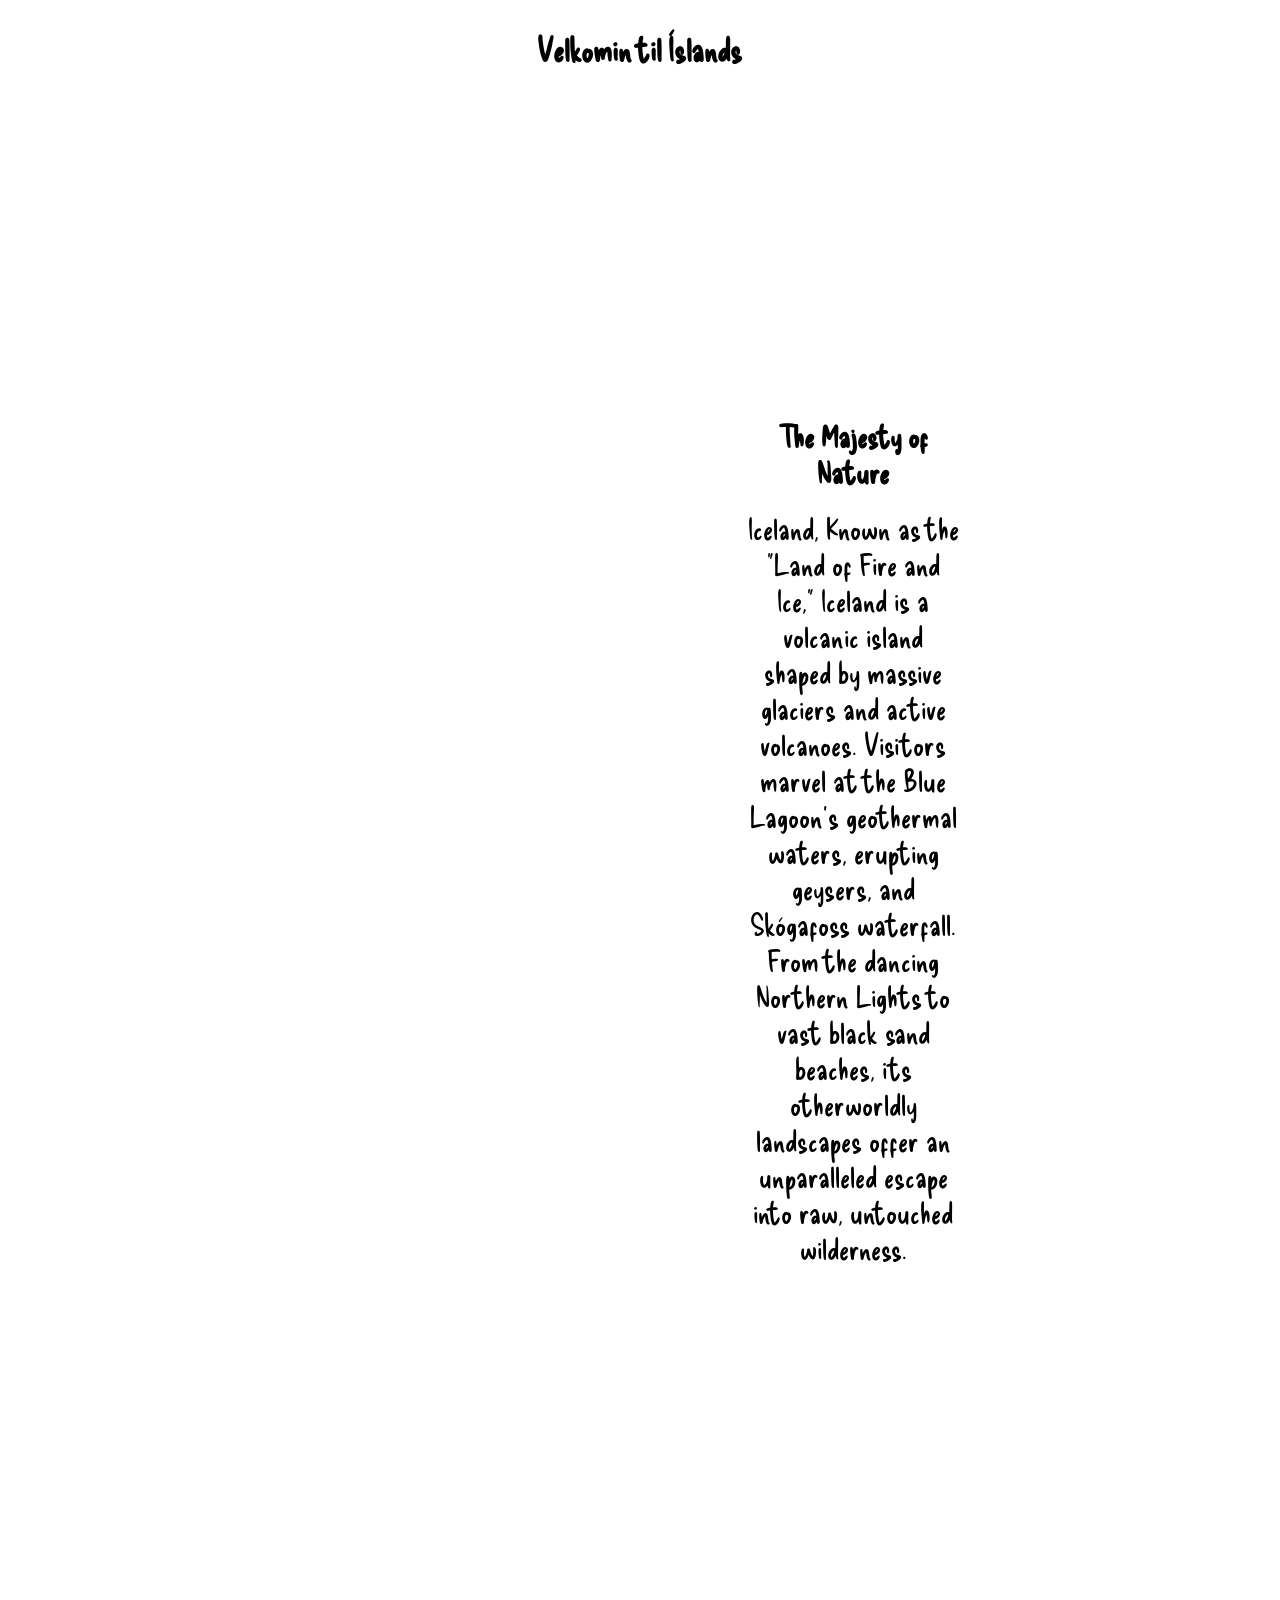
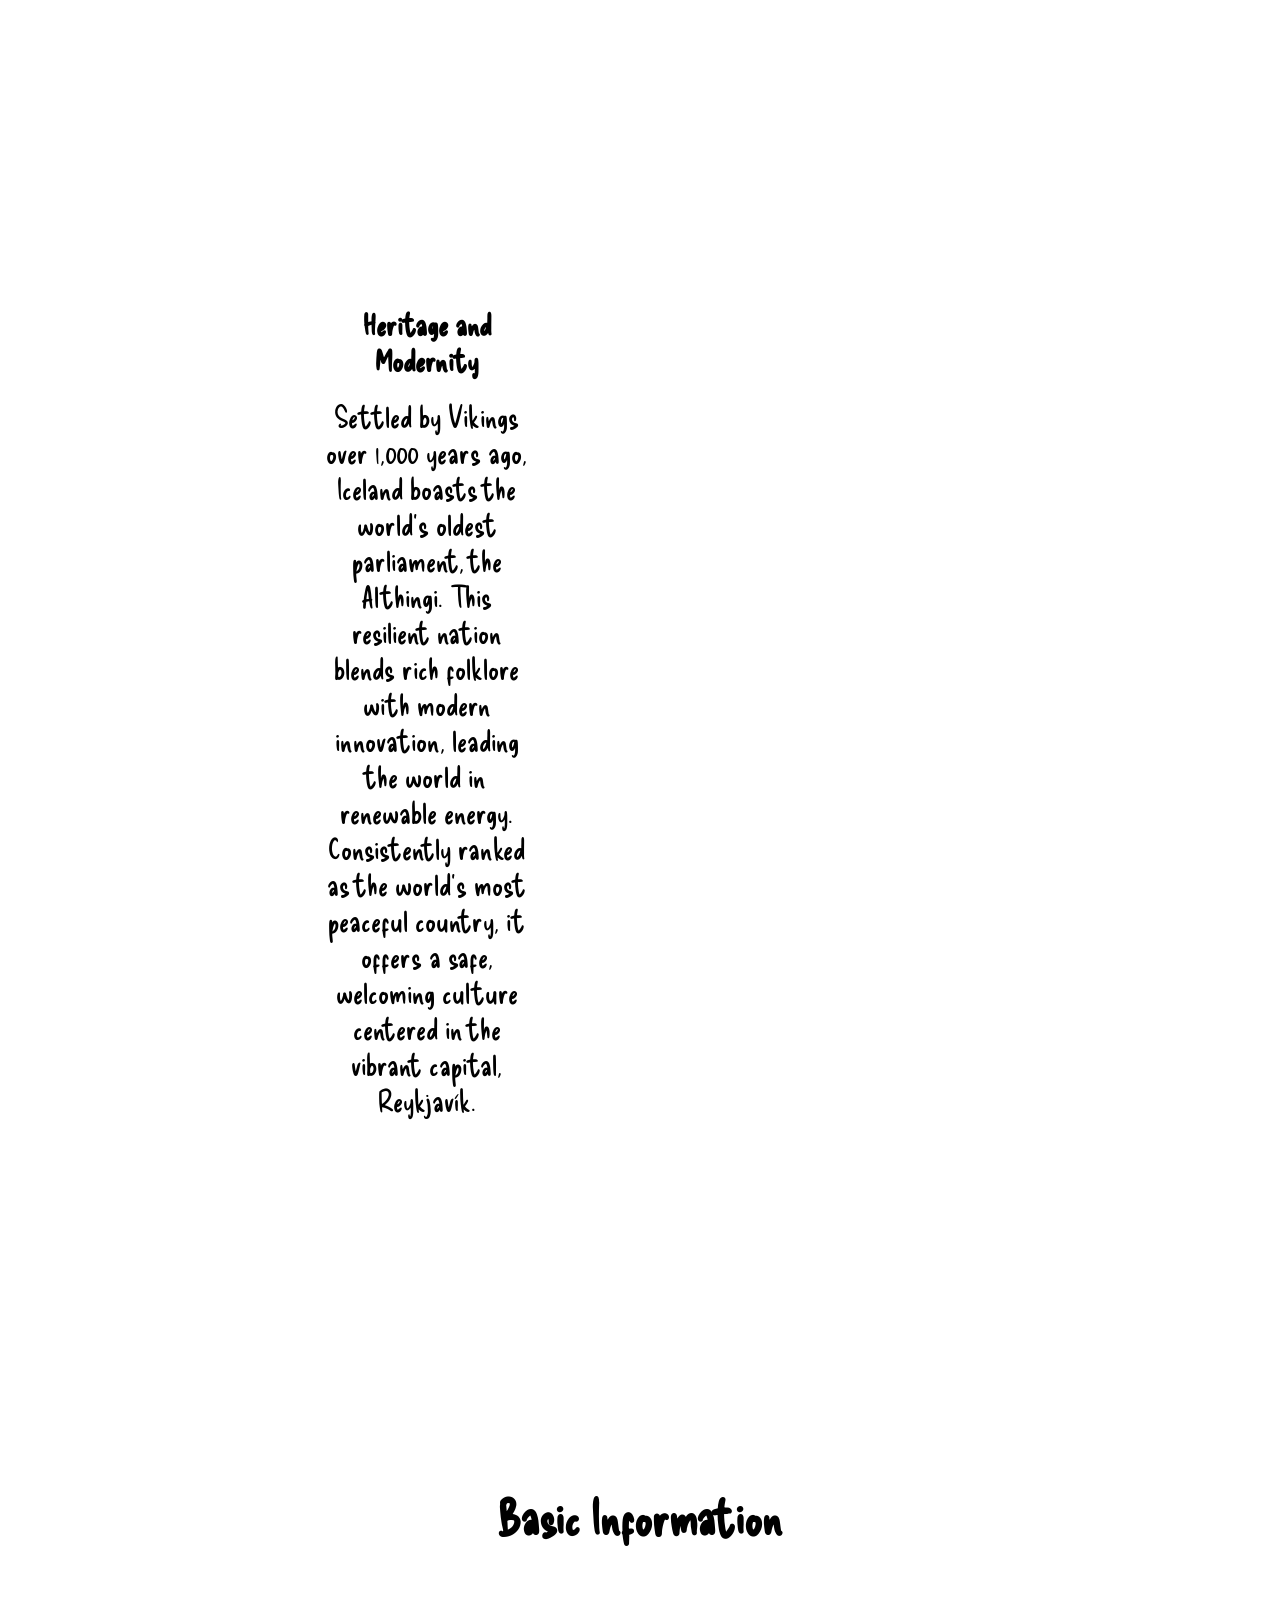
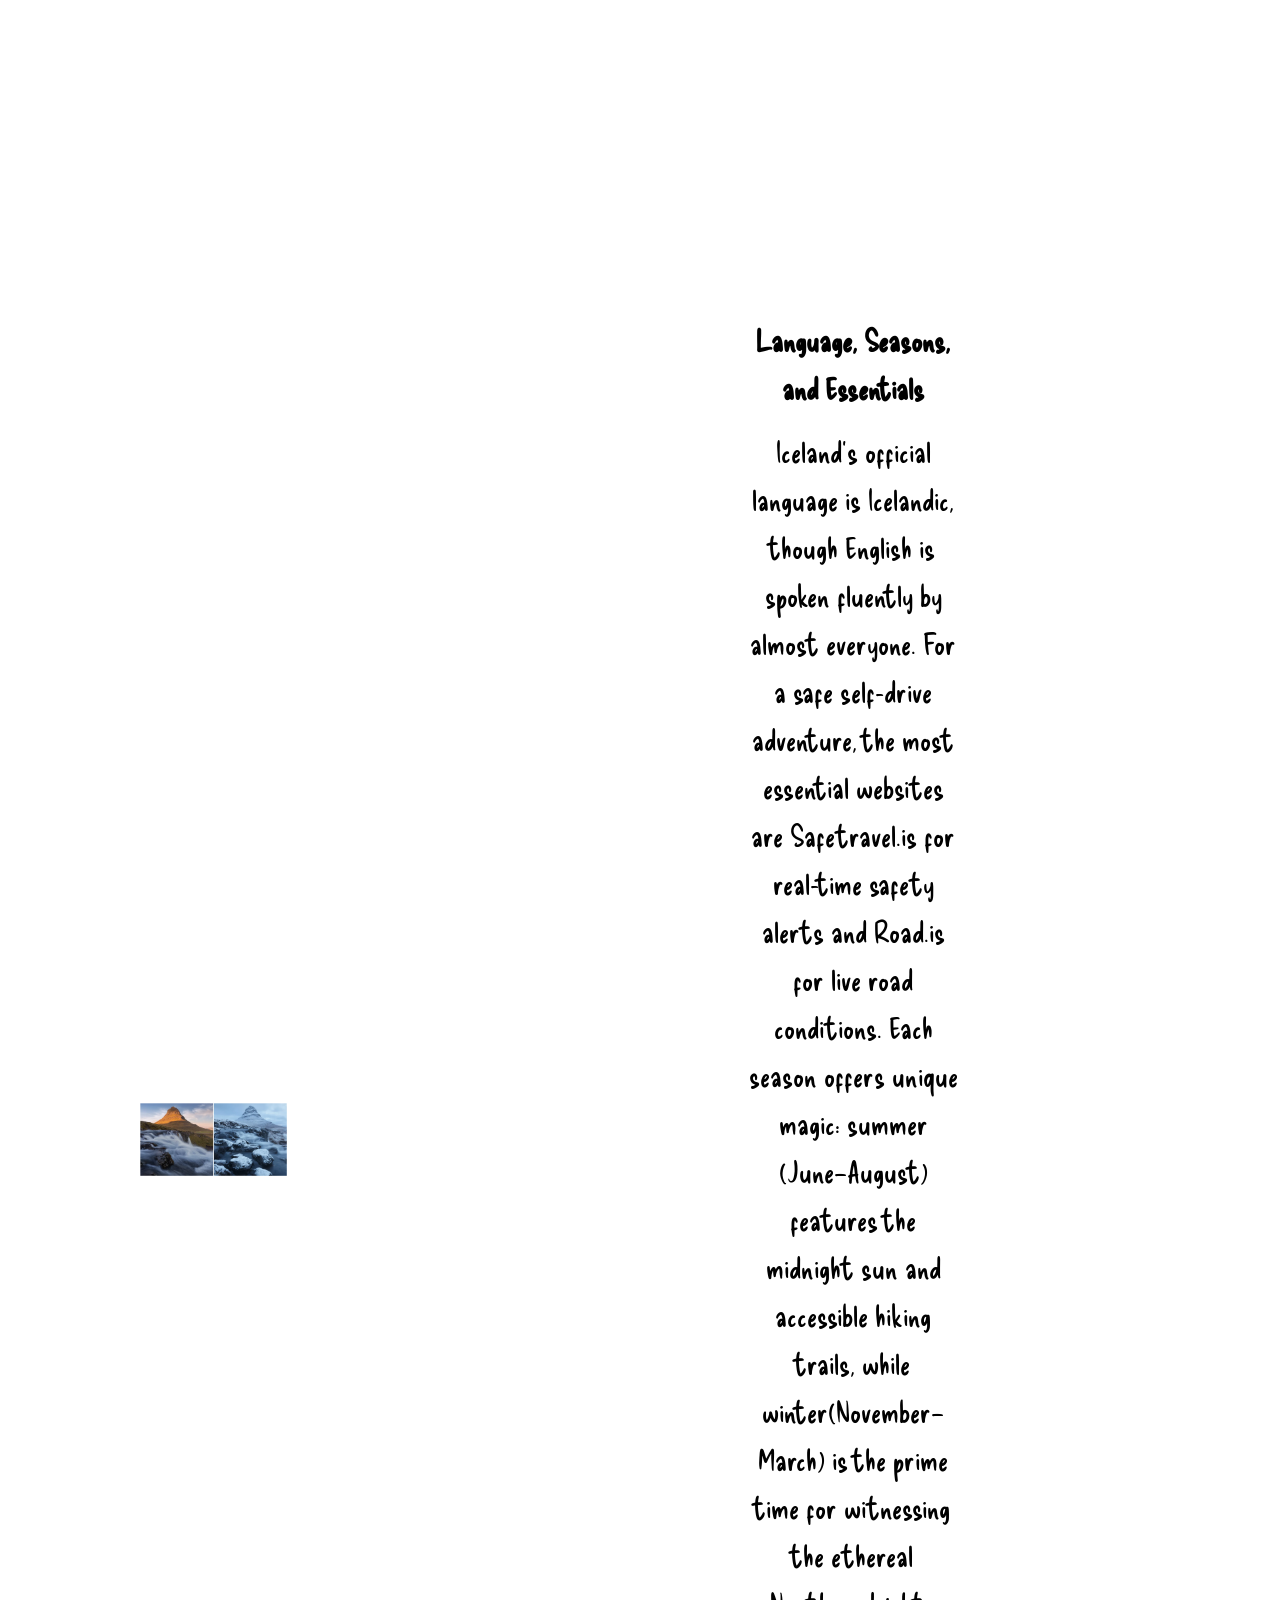
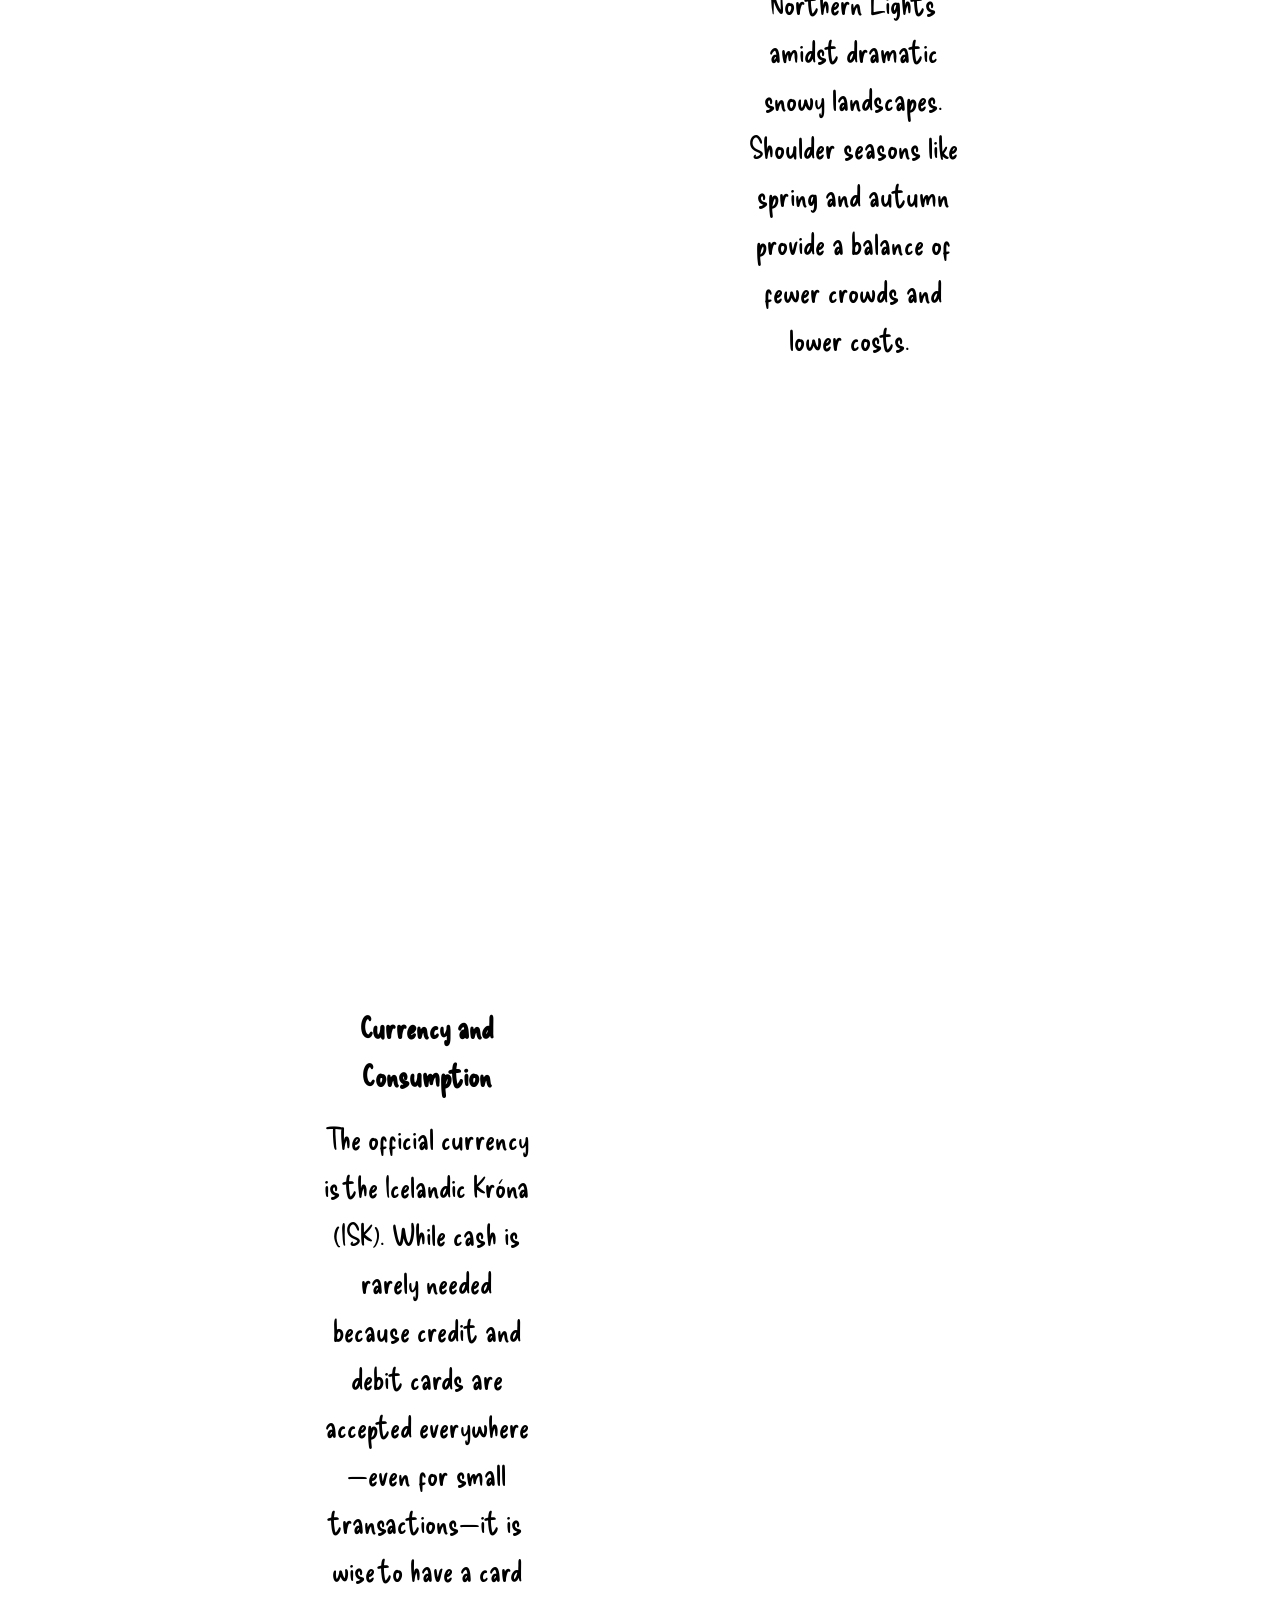
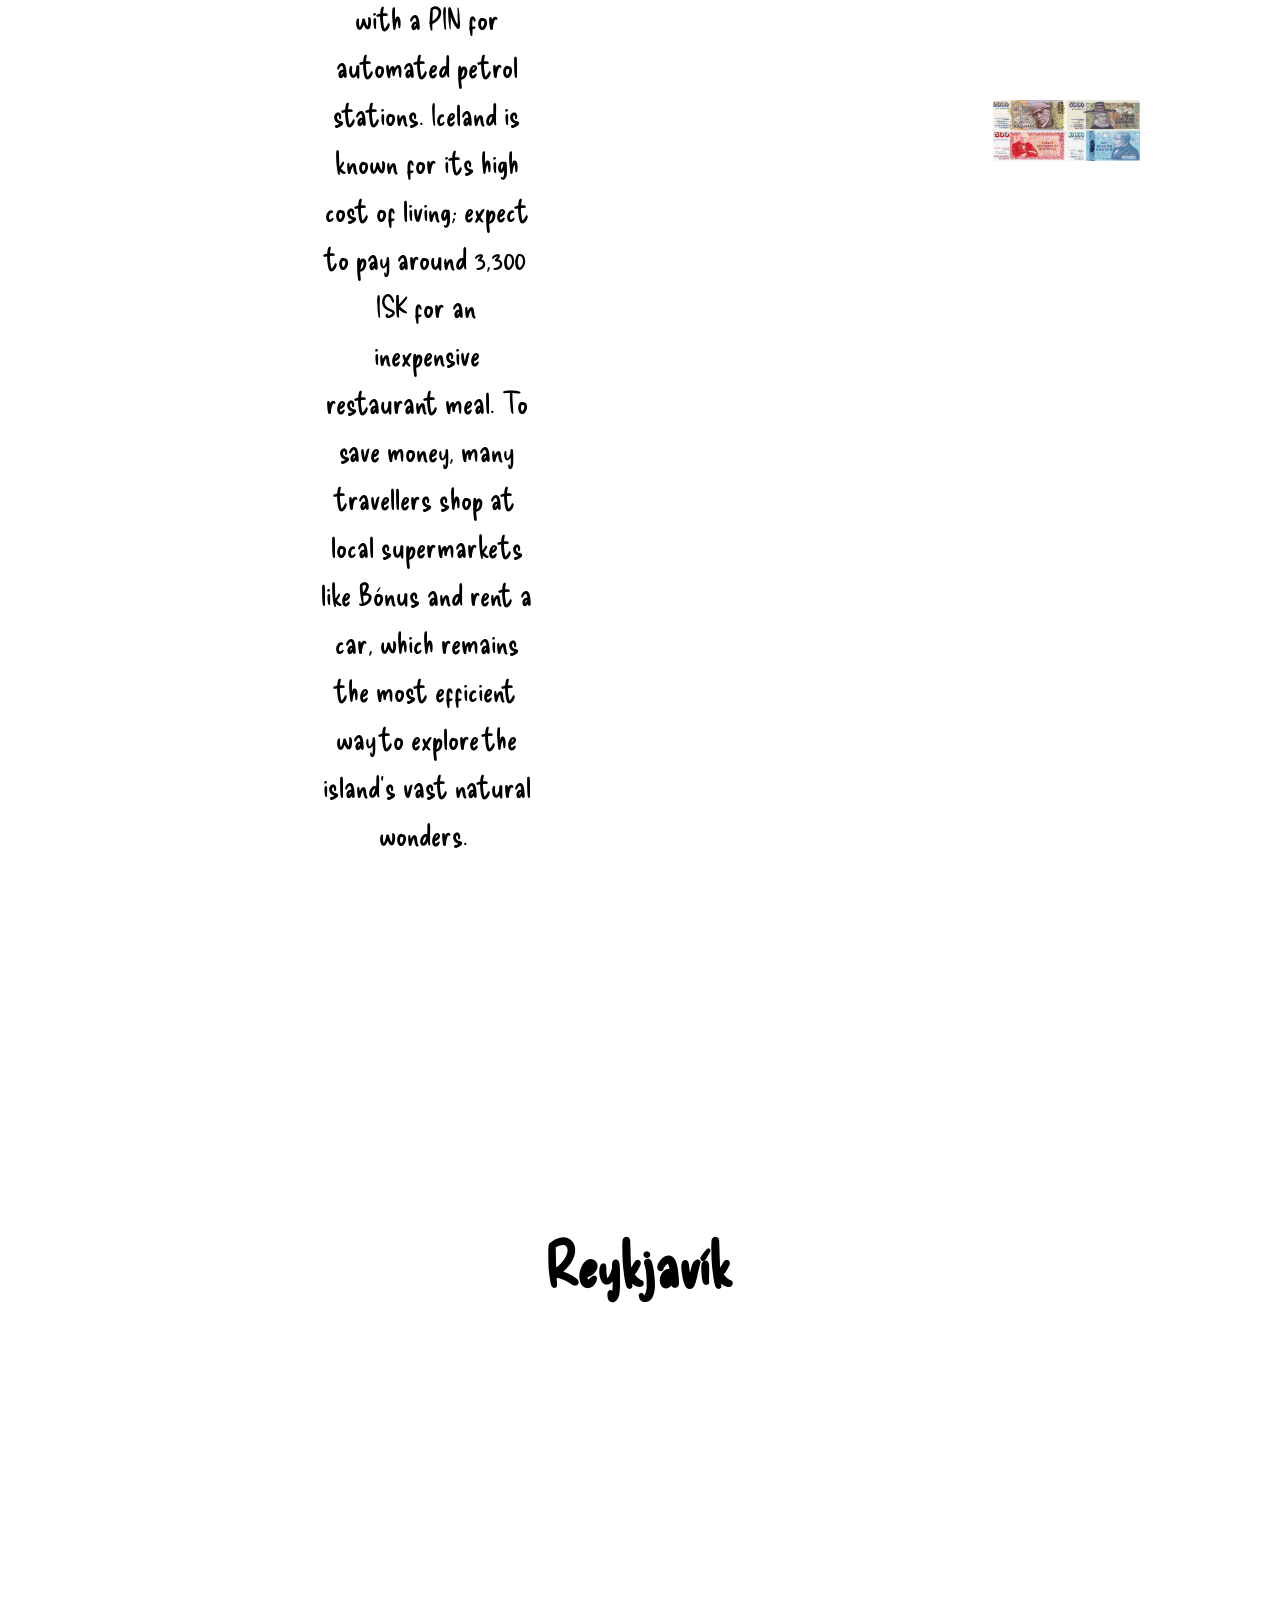
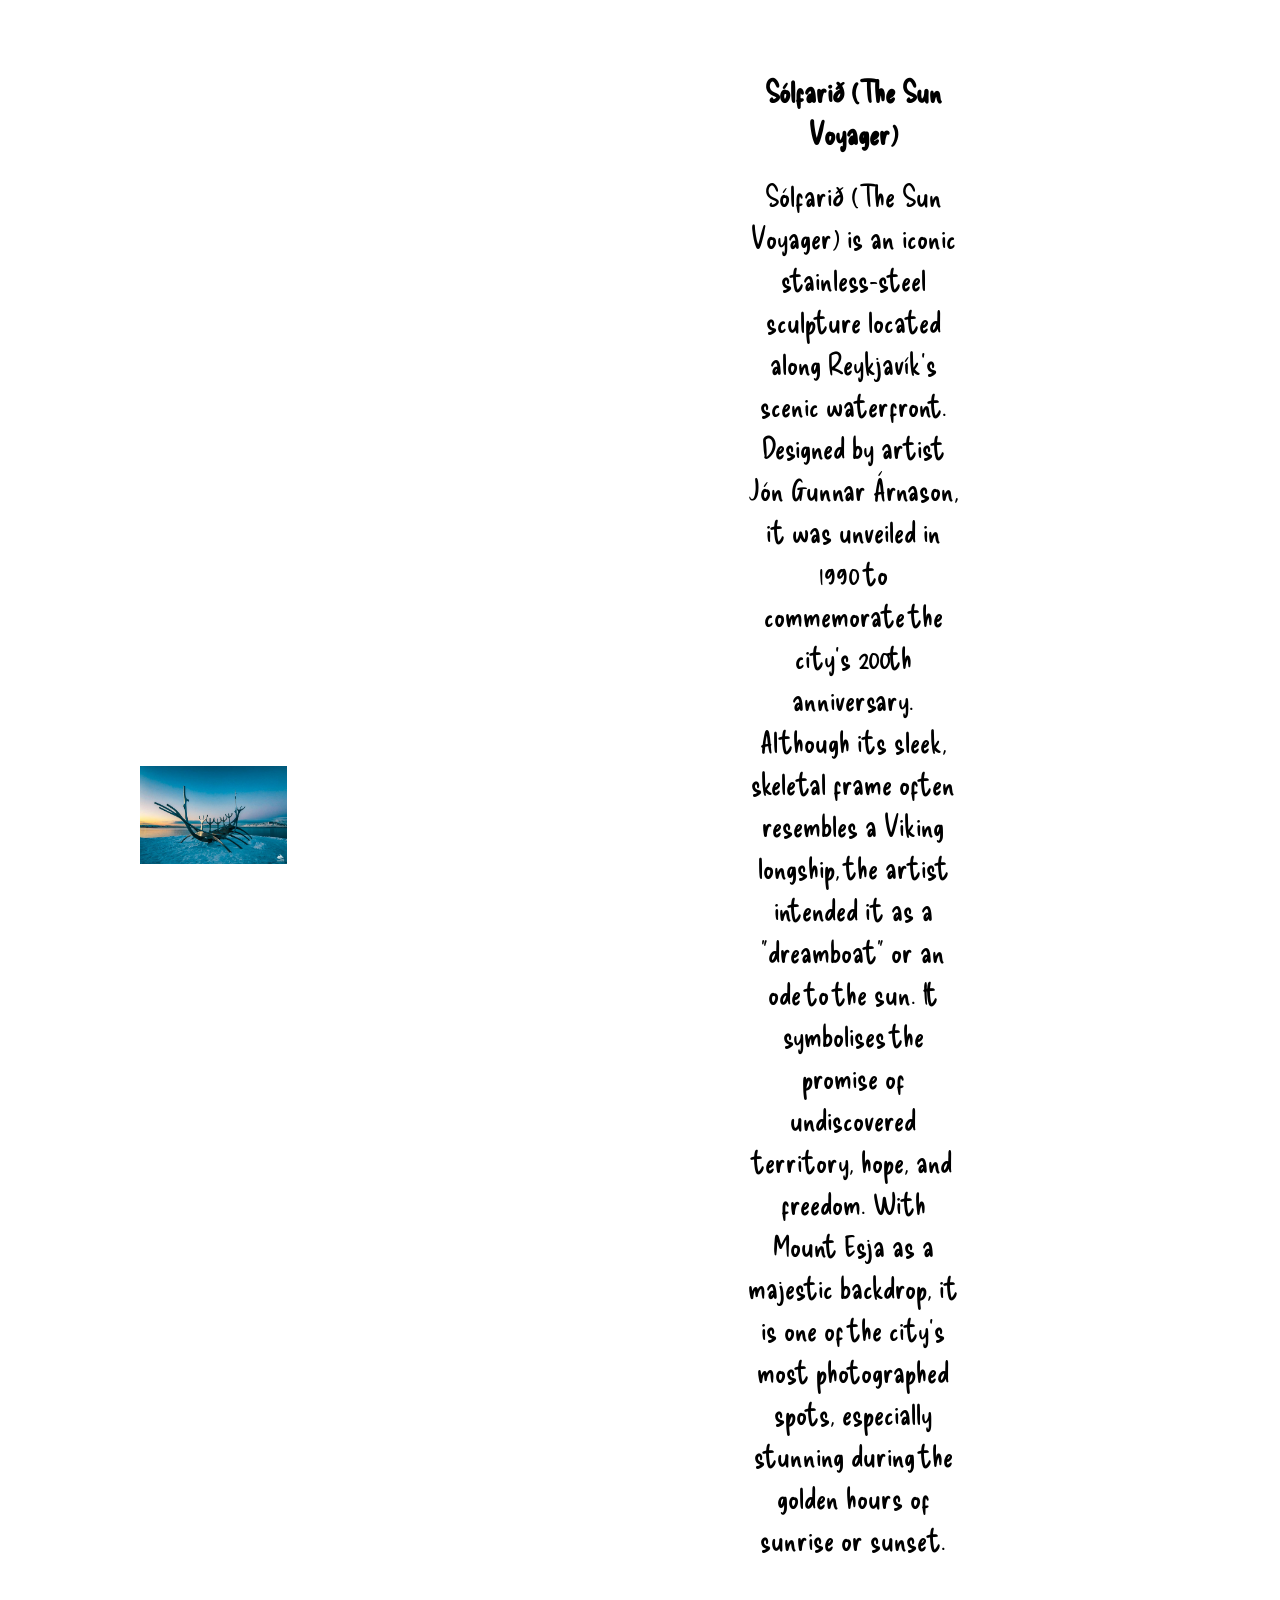
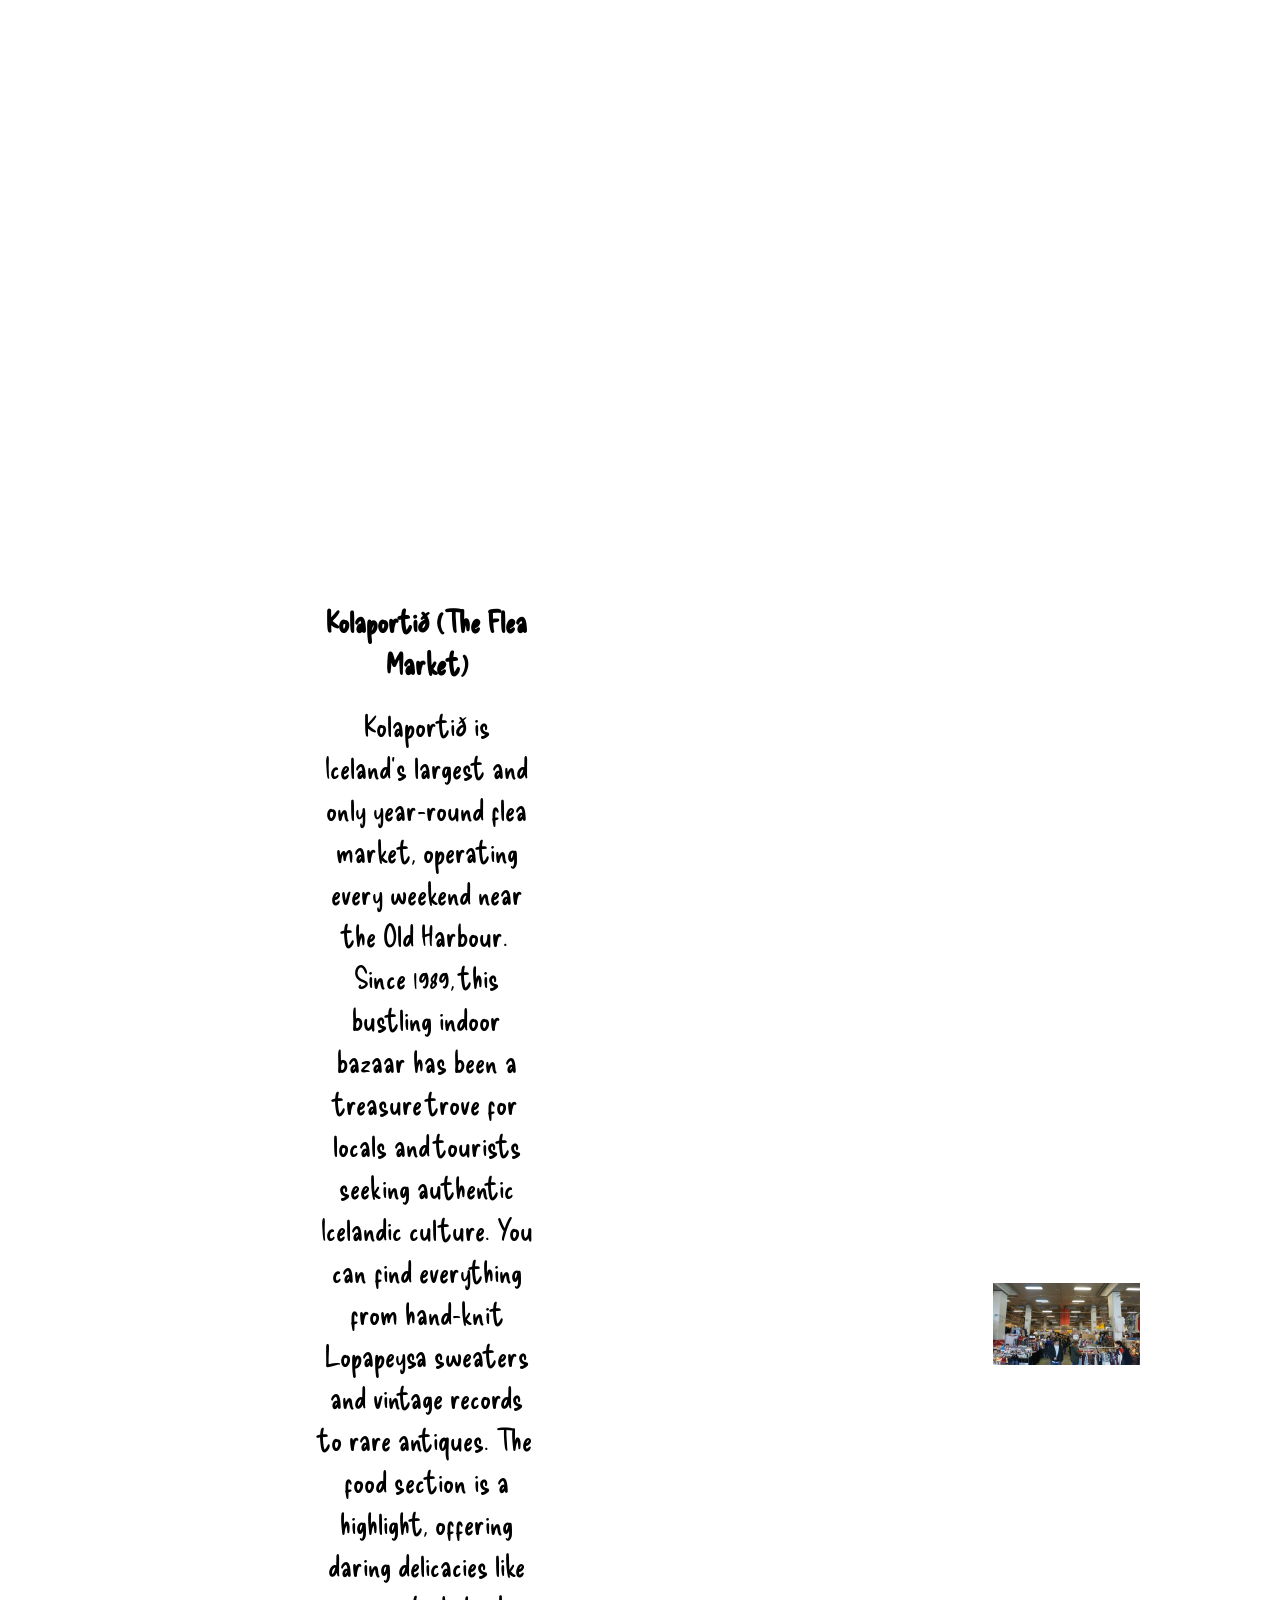
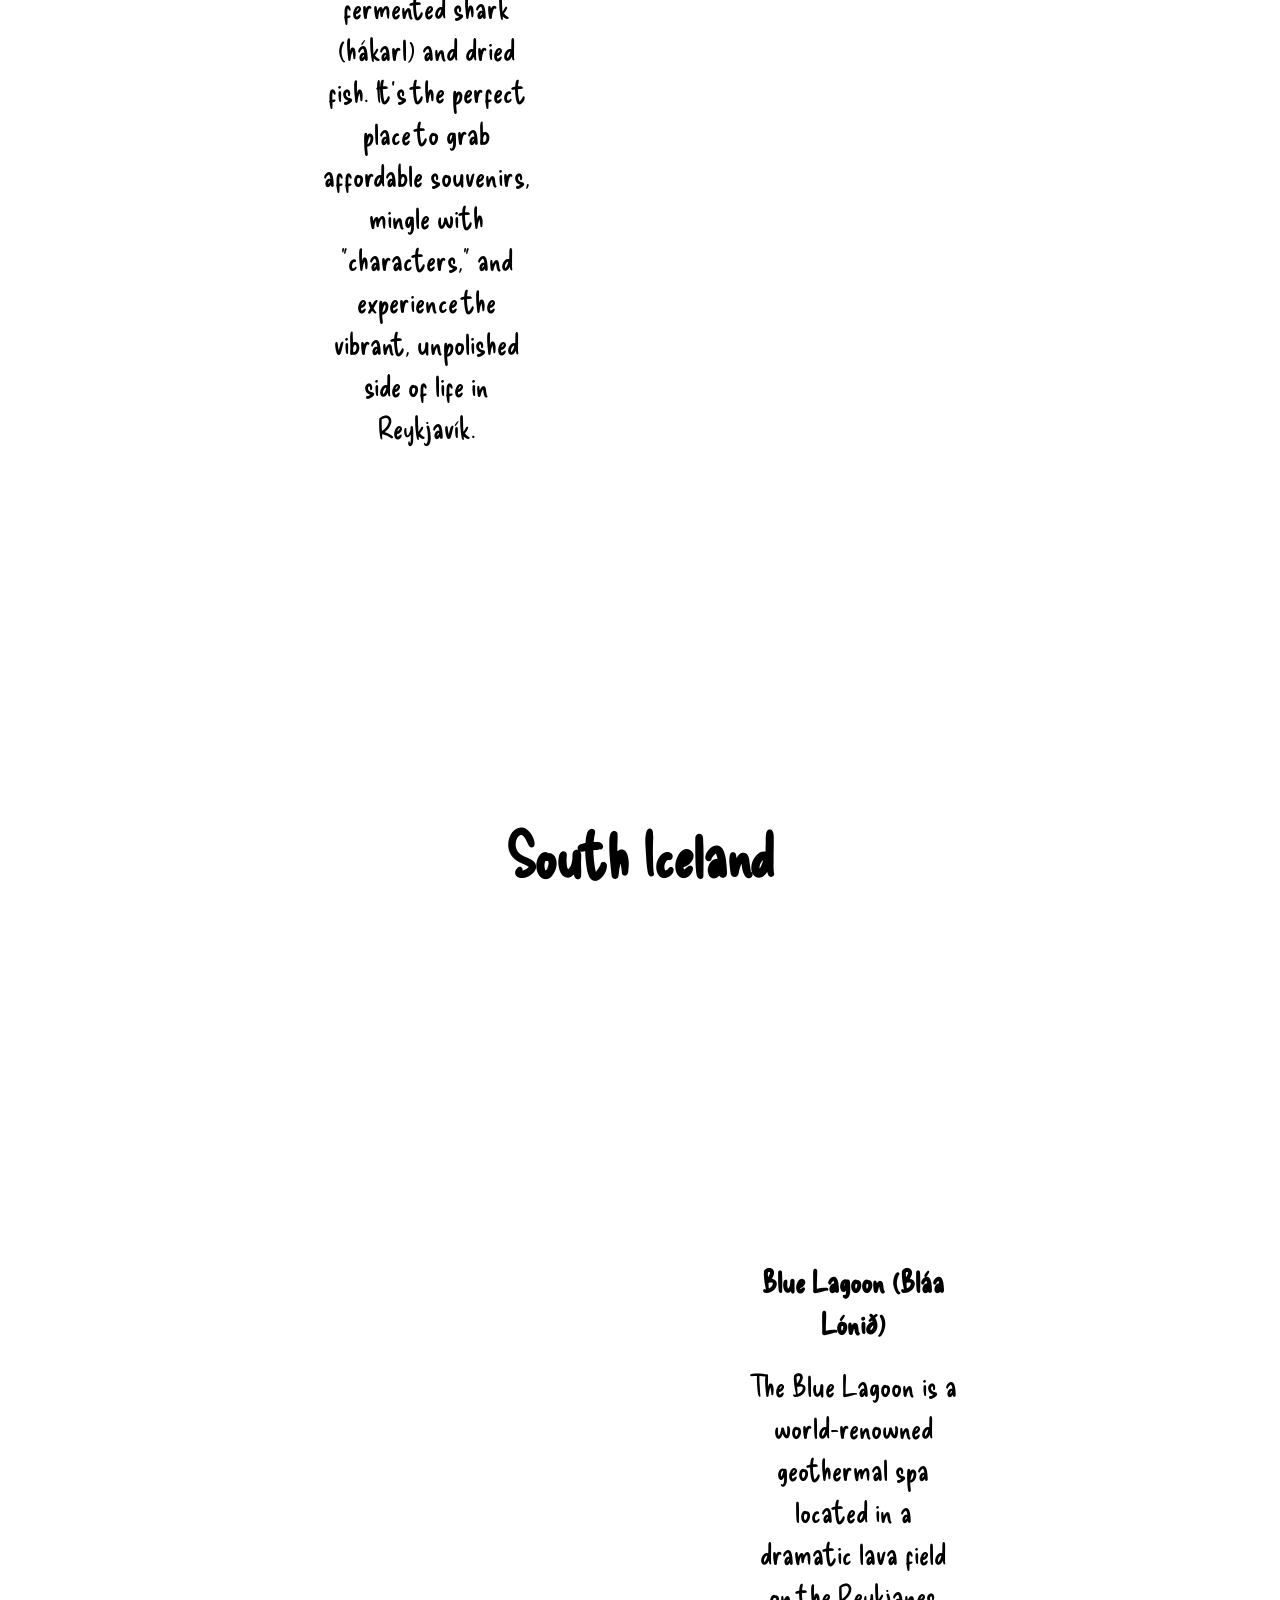
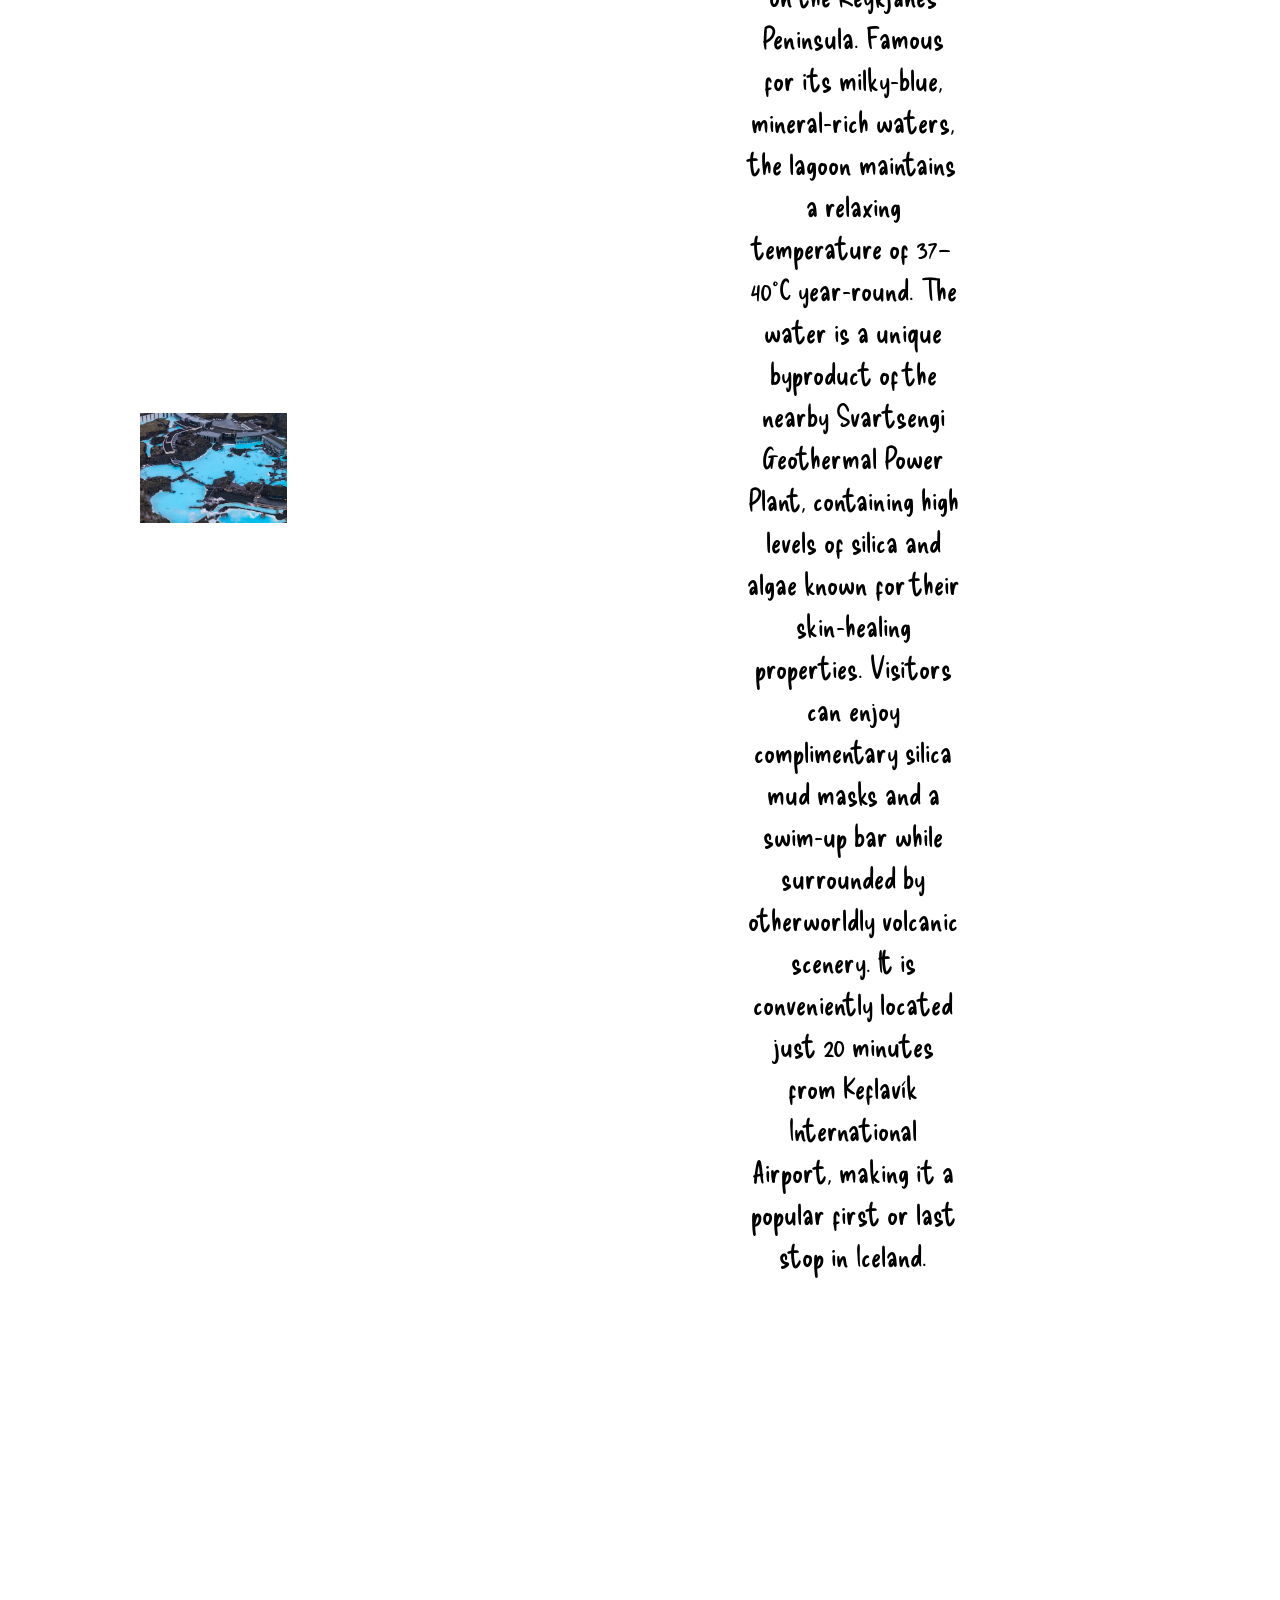
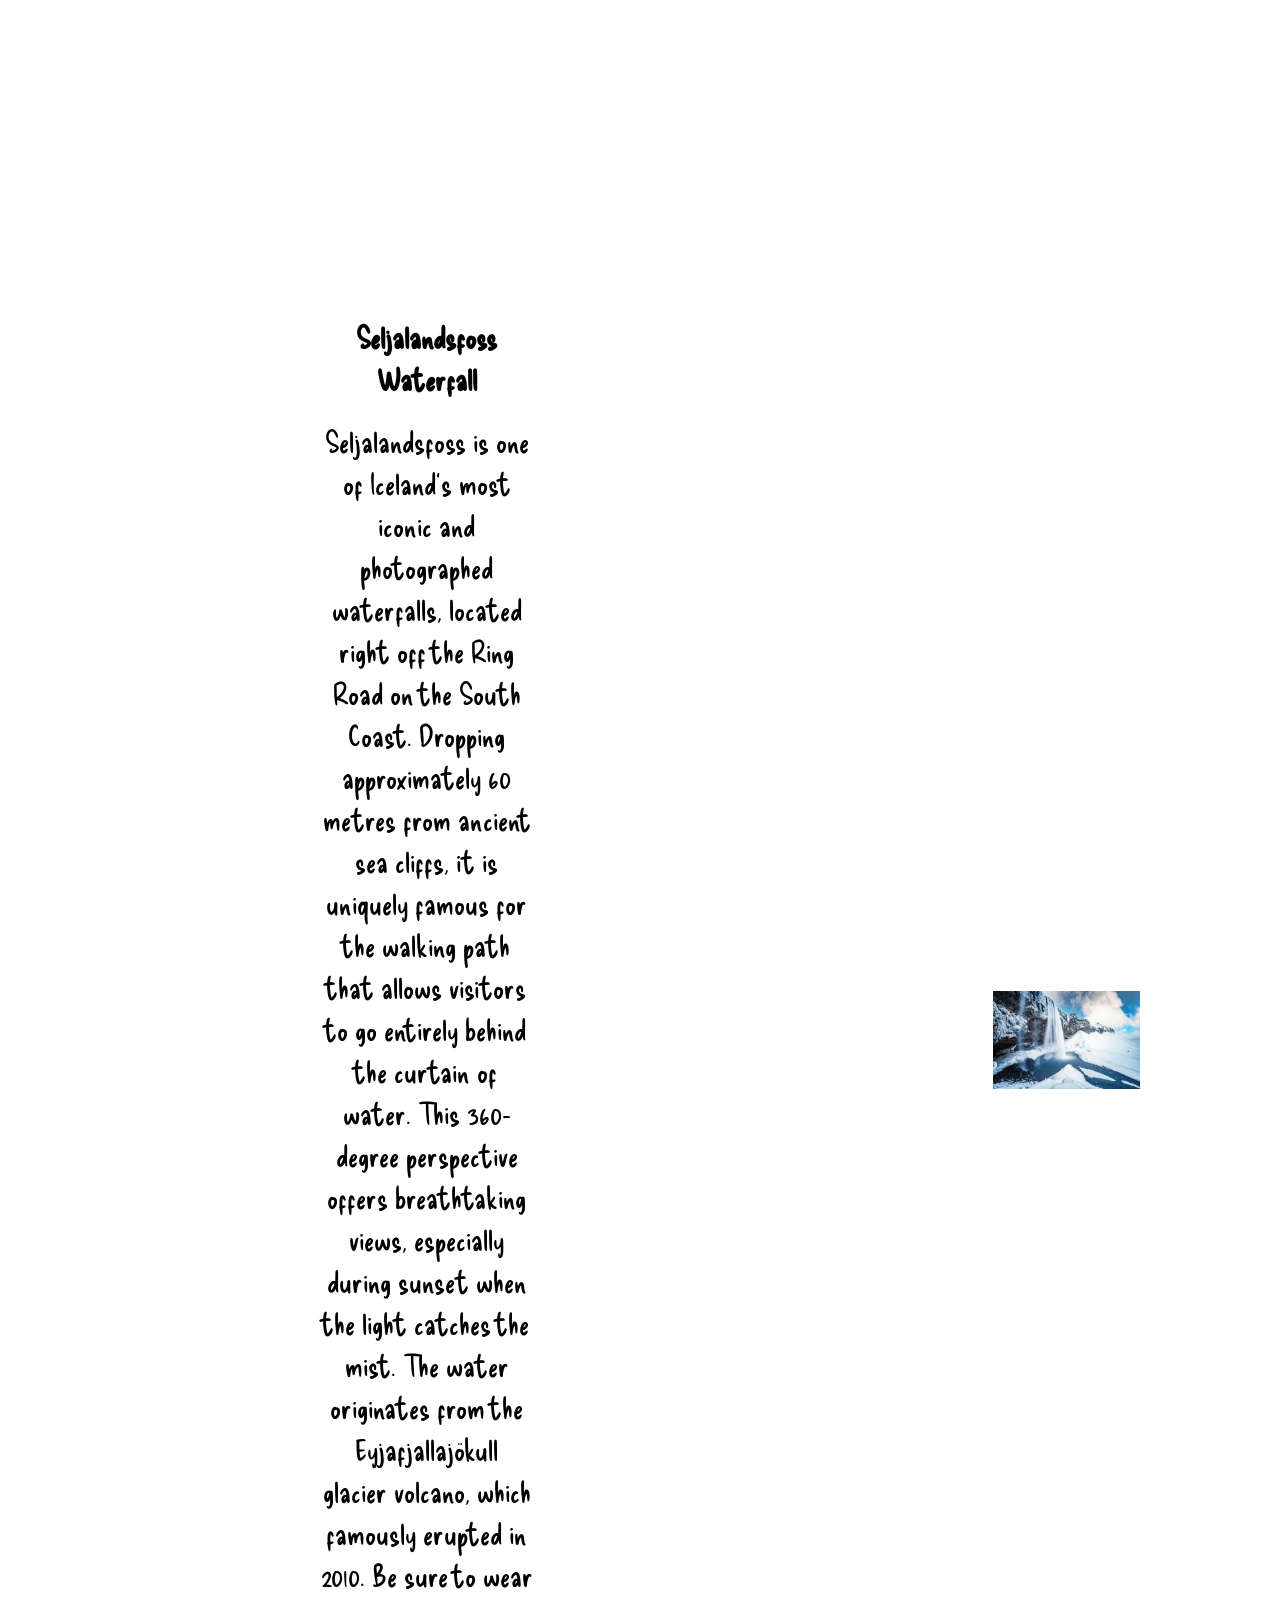
==== iceland.html @ 1fc7a8fe "deploy" ====
<!doctype html>
<html lang="en">
  <head>
    <meta charset="UTF-8" />
    <meta name="viewport" content="width=device-width, initial-scale=1.0" />
    <title>iceland</title>
    <link rel="preconnect" href="https://fonts.googleapis.com" />
    <link rel="preconnect" href="https://fonts.gstatic.com" crossorigin />
    <link
      href="https://fonts.googleapis.com/css2?family=Delicious+Handrawn&family=Pacifico&display=swap"
      rel="stylesheet"
    />
    <link rel="stylesheet" href="./css/iceland.css" />
  </head>
  <body>
    <video class="background-video" autoplay muted loop playsinline>
      <source
        src="./css/vecteezy_falling-snow-overlay-loop.mp4"
        type="video/mp4"
      />
      Your browser does not support HTML5 video.
    </video>
    <main class="container">
      <div class="information">
        <div><h1 class="h1">Velkomin til Íslands</h1></div>
        <div class="inforimg">
          <img src="./css/iceland/iceland1-1.avif" alt="" />
        </div>
        <div class="infortext">
          <h3>The Majesty of Nature</h3>
          <p>
            Iceland, Known as the "Land of Fire and Ice," Iceland is a volcanic
            island shaped by massive glaciers and active volcanoes. Visitors
            marvel at the Blue Lagoon's geothermal waters, erupting geysers, and
            Skógafoss waterfall. From the dancing Northern Lights to vast black
            sand beaches, its otherworldly landscapes offer an unparalleled
            escape into raw, untouched wilderness.
          </p>
        </div>
        <div class="infortext1">
          <h3>Heritage and Modernity</h3>
          <p>
            Settled by Vikings over 1,000 years ago, Iceland boasts the world’s
            oldest parliament, the Althingi. This resilient nation blends rich
            folklore with modern innovation, leading the world in renewable
            energy. Consistently ranked as the world’s most peaceful country, it
            offers a safe, welcoming culture centered in the vibrant capital,
            Reykjavík.
          </p>
        </div>
        <div class="inforimg1">
          <img src="./css/iceland/iceland1-2.avif" alt="" />
        </div>
      </div>
      <!-- end of information -->
      <div class="basicinformatiom">
        <div><h1 class="h1">Basic Information</h1></div>
        <div class="basicinforimg">
          <img src="./css/Iceland/iceland2-1.avif" alt="" />
        </div>
        <div class="basicinfortext">
          <h3>Language, Seasons, and Essentials</h3>
          <p>
            Iceland’s official language is Icelandic, though English is spoken
            fluently by almost everyone. For a safe self-drive adventure, the
            most essential websites are Safetravel.is for real-time safety
            alerts and Road.is for live road conditions. Each season offers
            unique magic: summer (June–August) features the midnight sun and
            accessible hiking trails, while winter(November–March) is the prime
            time for witnessing the ethereal Northern Lights amidst dramatic
            snowy landscapes. Shoulder seasons like spring and autumn provide a
            balance of fewer crowds and lower costs. 
          </p>
        </div>
        <div class="basicinfortext1">
          <h3>Currency and Consumption</h3>
          <p>
            The official currency is the Icelandic Króna (ISK). While cash is
            rarely needed because credit and debit cards are accepted
            everywhere—even for small transactions—it is wise to have a card
            with a PIN for automated petrol stations. Iceland is known for its
            high cost of living; expect to pay around 3,300 ISK for an
            inexpensive restaurant meal. To save money, many travellers shop at
            local supermarkets like Bónus and rent a car, which remains the most
            efficient way to explore the island's vast natural wonders. 
          </p>
        </div>
        <div class="basicinforimg1">
          <img src="./css/Iceland/iceland2-2.avif" alt="" />
        </div>
      </div>
      <!-- end of basic informatiom -->
      <div class="locationintroduction0">
        <div><h1 class="h1">Reykjavík</h1></div>
        <div class="loccationintroimg0">
          <img src="./css/Iceland/iceland3-1.avif" alt="" />
        </div>
        <div class="loccationintrotext0">
          <h3>Sólfarið (The Sun Voyager)</h3>
          <p>
            Sólfarið (The Sun Voyager) is an iconic stainless-steel sculpture
            located along Reykjavík's scenic waterfront. Designed by artist Jón
            Gunnar Árnason, it was unveiled in 1990 to commemorate the city's
            200th anniversary. Although its sleek, skeletal frame often
            resembles a Viking longship, the artist intended it as a "dreamboat"
            or an ode to the sun. It symbolises the promise of undiscovered
            territory, hope, and freedom. With Mount Esja as a majestic
            backdrop, it is one of the city's most photographed spots,
            especially stunning during the golden hours of sunrise or sunset.
          </p>
        </div>
        <div class="loccationintrotext0-1">
          <h3>Kolaportið (The Flea Market)</h3>
          <p>
            Kolaportið is Iceland’s largest and only year-round flea market,
            operating every weekend near the Old Harbour. Since 1989, this
            bustling indoor bazaar has been a treasure trove for locals and
            tourists seeking authentic Icelandic culture. You can find
            everything from hand-knit Lopapeysa sweaters and vintage records to
            rare antiques. The food section is a highlight, offering daring
            delicacies like fermented shark (hákarl) and dried fish. It’s the
            perfect place to grab affordable souvenirs, mingle with
            "characters," and experience the vibrant, unpolished side of life in
            Reykjavík.
          </p>
        </div>
        <div class="loccationintroimg0-1">
          <img src="./css/Iceland/iceland3-2.avif" alt="" />
        </div>
      </div>
      <!-- end of location introduction0 -->
      <div class="locationintroduction1-1">
        <div><h1 class="h1">South Iceland</h1></div>
        <div class="loccationintroimg1">
          <img src="./css/Iceland/iceland4-1.avif" alt="" />
        </div>
        <div class="loccationintrotext1">
          <h3>Blue Lagoon (Bláa Lónið)</h3>
          <p>
            The Blue Lagoon is a world-renowned geothermal spa located in a
            dramatic lava field on the Reykjanes Peninsula. Famous for its
            milky-blue, mineral-rich waters, the lagoon maintains a relaxing
            temperature of 37–40°C year-round. The water is a unique byproduct
            of the nearby Svartsengi Geothermal Power Plant, containing high
            levels of silica and algae known for their skin-healing properties.
            Visitors can enjoy complimentary silica mud masks and a swim-up bar
            while surrounded by otherworldly volcanic scenery. It is
            conveniently located just 20 minutes from Keflavík International
            Airport, making it a popular first or last stop in Iceland.
          </p>
        </div>
        <div class="loccationintrotext1-1">
          <h3>Seljalandsfoss Waterfall</h3>
          <p>
            Seljalandsfoss is one of Iceland’s most iconic and photographed
            waterfalls, located right off the Ring Road on the South Coast.
            Dropping approximately 60 metres from ancient sea cliffs, it is
            uniquely famous for the walking path that allows visitors to go
            entirely behind the curtain of water. This 360-degree perspective
            offers breathtaking views, especially during sunset when the light
            catches the mist. The water originates from the Eyjafjallajökull
            glacier volcano, which famously erupted in 2010. Be sure to wear
            waterproof gear, as the spray is relentless, and the path can be
            slippery.
          </p>
        </div>
        <div class="loccationintroimg1-1">
          <img src="./css/Iceland/iceland4-2.avif" alt="" />
        </div>
      </div>
      <!-- end of location introduction1-1 -->
      <div class="locationintroduction2">
        <div><h1 class="h1">East Iceland</h1></div>
        <div class="loccationintroimg2">
          <img src="./css/Iceland/iceland5-1.avif" alt="" />
        </div>
        <div class="loccationintrotext2">
          <h3>Egilsstaðir</h3>
          <p>
            Egilsstaðir is the largest town in East Iceland and serves as the
            region's essential service and transportation hub. Established in
            1947 on the banks of the Lagarfljót River, it is a young town
            steeped in modern folklore. Visitors often flock to the nearby lake
            to catch a glimpse of the Lagarfljót Wyrm, a legendary serpent said
            to inhabit the depths. The town is an ideal base for exploring the
            Hallormsstaðaskógur forest—Iceland's largest—and the stunning
            Hengifoss waterfall. It’s also the only region in Iceland where you
            can spot wild reindeer roaming freely in the surrounding highlands.
          </p>
        </div>
        <div class="loccationintrotext2-1">
          <h3>Hvalnes Nature Reserve & Beach</h3>
          <p>
            Hvalnes Nature Reserve is a dramatic coastal gem dominated by the
            jagged, multi-peaked Eystrahorn mountain. The reserve features a
            sprawling black pebble beach that stretches for several kilometres,
            offering a raw and uncrowded alternative to the busier south coast.
            A highlight of the area is the bright orange Hvalnes Lighthouse,
            which provides a striking contrast against the dark volcanic
            landscape. It is a paradise for birdwatchers, especially in summer
            when whooper swans gather in the lagoon and diverse seabirds nest
            along the steep, mineral-rich cliffs.
          </p>
        </div>
        <div class="loccationintroimg2-1">
          <img src="./css/Iceland/iceland5-2.avif" alt="" />
        </div>
      </div>
      <!-- end of location introduction2 -->
      <div class="locationintroduction3">
        <div><h1 class="h1">North Iceland</h1></div>
        <div class="loccationintroimg3">
          <img src="./css/Iceland/iceland6-1.avif" alt="" />
        </div>
        <div class="loccationintrotext3">
          <h3>Jólahúsið (The Christmas House)</h3>
          <p>
            Jólahúsið, or the Christmas House, is a whimsical, fire-engine red
            cottage located just a 10-minute drive from Akureyri. This
            year-round holiday wonderland looks like a giant gingerbread house
            and is packed with Icelandic Christmas traditions. Inside, visitors
            can explore two floors of international and local decorations,
            traditional sweets, and folklore about the thirteen Yule Lads. The
            surrounding "Christmas Garden" features a fairy-tale tower housing
            the world’s largest advent calendar and a peaceful wishing well.
            Whether it’s July or December, the crackling fireplace and festive
            scents offer a magical escape into the heart of the Yuletide spirit.
          </p>
        </div>
        <div class="loccationintrotext3-1">
          <h3>Dimmuborgir (The Dark Fortress)</h3>
          <p>
            Dimmuborgir is a vast, eerie landscape of extraordinary lava
            formations located east of Lake Mývatn. Formed 2,300 years ago by a
            collapsed lava lake, its jagged pillars and caves resemble a
            medieval stone citadel, earning it the name "Dark Castles." The area
            is steeped in mythology; some legends claim it as the gateway to
            hell, while others say it is the home of the Yule Lads and their
            troll mother, Grýla. Fans of pop culture may recognise its dramatic
            terrain from Game of Thrones. Several well-marked trails, like the
            popular Church Path, allow hikers to explore this hauntingly
            beautiful volcanic labyrinth.
          </p>
        </div>
        <div class="loccationintroimg3-1">
          <img src="./css/Iceland/iceland6-2.avif" alt="" />
        </div>
      </div>
      <!-- end of location introduction3 -->
    </main>
    <script src="./css/iceland-js.js"></script>
  </body>
</html>
---- css/iceland.css ----
* {
  padding: 0;
  margin: 0;
  box-sizing: border-box;
  font-family: "Delicious Handrawn", Arial, Helvetica, sans-serif;

  background-size: cover;
  width: auto;
  /* background-position: center; */
}
html {
  scroll-behavior: smooth;
}
.information,
.basicinformatiom,
.locationintroduction0,
.locationintroduction1-1,
.locationintroduction2,
.locationintroduction3 {
  position: relative; /* Required for pseudo-element positioning */
  z-index: 1; /* Keeps content above the background */
  background: none; /* Remove the old background property */
}
.information::before,
.basicinformatiom::before,
.locationintroduction0::before,
.locationintroduction1-1::before,
.locationintroduction2::before,
.locationintroduction3::before {
  content: "";
  position: absolute;
  top: 0;
  left: 0;
  right: 0;
  bottom: 0;
  opacity: 0; /* ADJUST THIS FOR TRANSPARENCY (0.1 to 0.9) */
  z-index: -1; /* Pushes it behind text */
  background-size: cover;
  background-position: center;
}
/* 3. Assign the specific images to each section's pseudo-element */
/* .information::before {
  background-image: url("./css/Iceland/iceland0-1.avif");
}
.basicinformatiom::before {
  background-image: url("./css/Iceland/iceland0-2.avif");
}
.locationintroduction0::before {
  background-image: url("./css/Iceland/iceland0-3.avif");
}
.locationintroduction1-1::before {
  background-image: url("./css/Iceland/iceland0-4.avif");
}
.locationintroduction2::before {
  background-image: url("./css/Iceland/iceland0-5.avif");
}
.locationintroduction3::before {
  background-image: url("./css/Iceland/iceland0-6.avif");
} */
.container {
  display: grid;
  min-height: 100hv;
  /* border: 1px solid red; */
  /* grid-template-columns: 3fr; */
}
/* start of information */
/* Global Reset for your text size */
.information h3,
.information p {
  font-size: 30px;
  margin: 0; /* Prevents default spacing from breaking your padding layout */
}

/* start of information */
.information {
  display: grid;
  min-height: 100vh; /* Fixed typo: vh */
  grid-template-columns: repeat(3, 1fr);
  grid-template-rows: auto auto auto;
  position: relative;
}

/* Semi-transparent Background Image */
.information::before {
  content: "";
  position: absolute;
  top: 0;
  left: 0;
  width: 100%;
  height: 100%;
  /* background: url("./Iceland/iceland0-1.avif") no-repeat center / cover; */
  opacity: 0.5; /* Makes background semi-transparent */
  z-index: -1;
}

.information > div:first-child {
  grid-area: 1 / 1 / 2 / 4;
  padding: 30px;
  text-align: center;
}

/* Image Containers: Use Flex to center the <img> tag inside 140px padding */
.inforimg,
.inforimg1 {
  padding: 140px;
  display: flex;
  justify-content: center;
  align-items: center;
}

.inforimg {
  grid-area: 2 / 1 / 3 / 2;
}
.inforimg1 {
  grid-area: 3 / 3 / 4 / 4;
}

/* Critical: This makes the <img> tag fit inside your padding */
.inforimg img,
.inforimg1 img {
  max-width: 100%;
  height: auto;
  object-fit: contain;
}

/* Text Containers: Distributing 30px text inside 320px padding */
.infortext,
.infortext1 {
  padding: 320px;
  display: flex;
  flex-direction: column;
  justify-content: center;
  gap: 20px; /* Space between h3 and p */
  text-align: center;
}

.infortext {
  grid-area: 2 / 2 / 3 / 4;
}
.infortext1 {
  grid-area: 3 / 1 / 4 / 3;
}

/* end of information */
/* start of basicinformation */
.basicinformatiom {
  display: grid;
  min-height: 100vh; /* Fixed hv to vh */
  grid-template-columns: repeat(3, 1fr);
  grid-template-rows: auto auto auto;
  position: relative;
  z-index: 1;
}

/* Semi-transparent Background for this specific section */
.basicinformatiom::before {
  content: "";
  position: absolute;
  top: 0;
  left: 0;
  right: 0;
  bottom: 0;
  /* background: url("./Iceland/iceland0-2.avif") no-repeat center/cover; */
  opacity: 0.4; /* Set transparency (0.0 to 1.0) */
  z-index: -1;
}

/* Header Row */
.basicinformatiom > div:first-child {
  grid-area: 1 / 1 / 2 / 4;
  padding: 50px;
  text-align: center;
}

/* Image Containers: Centering the <img> tags */
.basicinforimg,
.basicinforimg1 {
  padding: 140px;
  display: flex;
  justify-content: center;
  align-items: center;
}

.basicinforimg {
  grid-area: 2 / 1 / 3 / 2;
}
.basicinforimg1 {
  grid-area: 3 / 3 / 4 / 4;
}

/* Fixing the <img> tags to fit the 140px padding area */
.basicinforimg img,
.basicinforimg1 img {
  max-width: 100%;
  height: auto;
  object-fit: contain;
}

/* Text Containers: Distributing 18px text inside 320px padding */
.basicinfortext,
.basicinfortext1 {
  padding: 320px;
  display: flex;
  flex-direction: column;
  justify-content: center;
  gap: 15px; /* Spacing between h3 and p */
  text-align: center;
}

.basicinfortext {
  grid-area: 2 / 2 / 3 / 4;
}
.basicinfortext1 {
  grid-area: 3 / 1 / 4 / 3;
}

/* Apply the 18px font size to all text in this section */
.basicinformatiom h3,
.basicinformatiom p {
  font-size: 30px;
  margin: 0;
  line-height: 1.6; /* Improves readability for 18px text */
}

/* Optional: Make the Heading larger than 18px so it stands out */
.basicinformatiom h1.h1 {
  font-size: 48px;
}
/* end of basicinformatiom */
/* start of locationintroduction0 */
.locationintroduction0 {
  display: grid;
  min-height: 100vh; /* Fixed typo: vh */
  grid-template-columns: repeat(3, 1fr);
  grid-template-rows: auto auto auto;
  position: relative;
  z-index: 1;
}

/* Semi-transparent Background for this section */
.locationintroduction0::before {
  content: "";
  position: absolute;
  top: 0;
  left: 0;
  right: 0;
  bottom: 0;
  /* background: url("./Iceland/iceland0-3.avif") no-repeat center/cover; */
  opacity: 0.5; /* Transparency level */
  z-index: -1;
}

/* Header Row */
.locationintroduction0 > div:first-child {
  grid-area: 1 / 1 / 2 / 4;
  padding: 50px;
  text-align: center;
}

/* Image Containers: Centering the <img> tags within 140px padding */
.loccationintroimg0,
.loccationintroimg0-1 {
  padding: 140px;
  display: flex;
  justify-content: center;
  align-items: center;
}

.loccationintroimg0 {
  grid-area: 2 / 1 / 3 / 2;
}
.loccationintroimg0-1 {
  grid-area: 3 / 3 / 4 / 4;
}

/* Scale images to fit the container */
.loccationintroimg0 img,
.loccationintroimg0-1 img {
  max-width: 100%;
  height: auto;
  object-fit: contain;
}

/* Text Containers: Managing 30px text inside 320px padding */
.loccationintrotext0,
.loccationintrotext0-1 {
  padding: 320px;
  display: flex;
  flex-direction: column;
  justify-content: center; /* Vertically centers the text block */
  gap: 20px;
  text-align: center;
}

.loccationintrotext0 {
  grid-area: 2 / 2 / 3 / 4;
}
.loccationintrotext0-1 {
  grid-area: 3 / 1 / 4 / 3;
}

/* Setting all text in this section to 30px */
.locationintroduction0 h3,
.locationintroduction0 p {
  font-size: 30px;
  margin: 0;
  line-height: 1.4; /* Slightly tighter line height for large text */
}

/* Optional: Make the main section title larger than 30px */
.locationintroduction0 h1.h1 {
  font-size: 60px;
}

/* end of locationintroduction */
/* start of locationintroduction1-1 */
.locationintroduction1-1 {
  display: grid;
  min-height: 100vh; /* Fixed typo: vh */
  grid-template-columns: repeat(3, 1fr);
  grid-template-rows: auto auto auto;
  position: relative;
  z-index: 1;
}

/* Semi-transparent Background Image */
.locationintroduction1-1::before {
  content: "";
  position: absolute;
  top: 0;
  left: 0;
  right: 0;
  bottom: 0;
  /* background: url("./Iceland/iceland0-4.avif") no-repeat center/cover; */
  opacity: 0.5; /* Adjust transparency here */
  z-index: -1;
}

/* Header Row */
.locationintroduction1-1 > div:first-child {
  grid-area: 1 / 1 / 2 / 4;
  padding: 50px;
  text-align: center;
}

/* Image Containers: Centering the <img> tags within 140px padding */
.loccationintroimg1,
.loccationintroimg1-1 {
  padding: 140px;
  display: flex;
  justify-content: center;
  align-items: center;
}

.loccationintroimg1 {
  grid-area: 2 / 1 / 3 / 2;
}
.loccationintroimg1-1 {
  grid-area: 3 / 3 / 4 / 4;
}

/* Scale images to fit the 140px padding area */
.loccationintroimg1 img,
.loccationintroimg1-1 img {
  max-width: 100%;
  height: auto;
  object-fit: contain;
}

/* Text Containers: Managing 30px text inside 320px padding */
.loccationintrotext1,
.loccationintrotext1-1 {
  padding: 320px;
  display: flex;
  flex-direction: column;
  justify-content: center; /* Vertically centers text */
  gap: 20px;
  text-align: center;
}

.loccationintrotext1 {
  grid-area: 2 / 2 / 3 / 4;
}
.loccationintrotext1-1 {
  grid-area: 3 / 1 / 4 / 3;
}

/* Global Text Settings for this section */
.locationintroduction1-1 h3,
.locationintroduction1-1 p {
  font-size: 30px;
  margin: 0;
  line-height: 1.4;
}

/* Optional: Make the main heading stand out */
.locationintroduction1-1 h1.h1 {
  font-size: 60px;
}
/* end of locationintroduction1-1 */
/* start of locationintroduction2-1 */
.locationintroduction2 {
  display: grid;
  min-height: 100vh; /* Corrected from hv to vh */
  grid-template-columns: repeat(3, 1fr);
  grid-template-rows: auto auto auto;
  position: relative;
  z-index: 1;
}

/* Semi-transparent Background for East Iceland */
.locationintroduction2::before {
  content: "";
  position: absolute;
  top: 0;
  left: 0;
  right: 0;
  bottom: 0;
  /* background: url("./Iceland/iceland0-5.avif") no-repeat center/cover; */
  opacity: 0.45; /* Adjust transparency here */
  z-index: -1;
}

/* Section Header */
.locationintroduction2 > div:first-child {
  grid-area: 1 / 1 / 2 / 4;
  padding: 50px;
  text-align: center;
}

/* Image Containers: Centering img tags within 140px padding */
.loccationintroimg2,
.loccationintroimg2-1 {
  padding: 140px;
  display: flex;
  justify-content: center;
  align-items: center;
}

.loccationintroimg2 {
  grid-area: 2 / 1 / 3 / 2;
}
.loccationintroimg2-1 {
  grid-area: 3 / 3 / 4 / 4;
}

/* Fixing <img> tag sizing inside the padding */
.loccationintroimg2 img,
.loccationintroimg2-1 img {
  max-width: 100%;
  height: auto;
  object-fit: contain;
}

/* Text Containers: Fitting 30px text inside 320px padding */
.loccationintrotext2,
.loccationintrotext2-1 {
  padding: 320px;
  display: flex;
  flex-direction: column;
  justify-content: center;
  gap: 25px; /* Even distribution between h3 and p */
  text-align: center;
}

.loccationintrotext2 {
  grid-area: 2 / 2 / 3 / 4;
}
.loccationintrotext2-1 {
  grid-area: 3 / 1 / 4 / 3;
}

/* Set text size to 30px and clean up margins */
.locationintroduction2 h3,
.locationintroduction2 p {
  font-size: 30px;
  margin: 0;
  line-height: 1.5; /* Balanced spacing for readability */
}

/* Optional: Main Title Size */
.locationintroduction2 h1.h1 {
  font-size: 55px;
}
/* end of locationintroduction2-1 */
/* start of locationintroduction3-1 */
.locationintroduction3 {
  display: grid;
  min-height: 100vh; /* Fixed typo: vh */
  grid-template-columns: repeat(3, 1fr);
  grid-template-rows: auto auto auto;
  position: relative;
  z-index: 1;
}

/* Semi-transparent Background for North Iceland */
.locationintroduction3::before {
  content: "";
  position: absolute;
  top: 0;
  left: 0;
  right: 0;
  bottom: 0;
  /* background: url("./Iceland/iceland0-6.avif") no-repeat center/cover; */
  opacity: 0.4; /* Transparency level for the background image */
  z-index: -1;
}

/* Section Header */
.locationintroduction3 > div:first-child {
  grid-area: 1 / 1 / 2 / 4;
  padding: 50px;
  text-align: center;
}

/* Image Containers: Centering the <img> tags within 140px padding */
.loccationintroimg3,
.loccationintroimg3-1 {
  padding: 140px;
  display: flex;
  justify-content: center;
  align-items: center;
}

.loccationintroimg3 {
  grid-area: 2 / 1 / 3 / 2;
}
.loccationintroimg3-1 {
  grid-area: 3 / 3 / 4 / 4;
}

/* Scale <img> tags to fit the 140px padding space */
.loccationintroimg3 img,
.loccationintroimg3-1 img {
  max-width: 100%;
  height: auto;
  object-fit: contain;
}

/* Text Containers: Evenly distributing 30px text inside 320px padding */
.loccationintrotext3,
.loccationintrotext3-1 {
  padding: 320px;
  display: flex;
  flex-direction: column;
  justify-content: center; /* Centers text block vertically */
  gap: 25px; /* Space between h3 and p */
  text-align: center;
}

.loccationintrotext3 {
  grid-area: 2 / 2 / 3 / 4;
}
.loccationintrotext3-1 {
  grid-area: 3 / 1 / 4 / 3;
}

/* Font size settings for the whole section */
.locationintroduction3 h3,
.locationintroduction3 p {
  font-size: 30px;
  margin: 0;
  line-height: 1.4;
}

/* Make the main title larger */
.locationintroduction3 h1.h1 {
  font-size: 60px;
}
/* end of locationintroduction3-1 */
/* Style and position the button */
.information {
  position: relative;
  min-height: 200px;
} /* Parent */

.bottom-right-btn {
  display: inline-block;
  padding: 10px 20px;
  background-color: #007bff;
  color: white;
  text-decoration: none;
  border-radius: 5px;
  position: fixed; /* Or absolute */
  bottom: 20px;
  right: 20px;
}

/* Optional: Smooth scrolling effect */
h1,
.information h3,
.information p,
.basicinfortext h3,
.basicinfortext1 h3,
.basicinfortext p,
.basicinfortext1 p,
.loccationintrotext0 h3,
.loccationintrotext0-1 h3,
.loccationintrotext0 p,
.loccationintrotext0-1 p,
.loccationintrotext1 h3,
.loccationintrotext1-1 h3,
.loccationintrotext1 p,
.loccationintrotext1-1 p,
.loccationintrotext2 h3,
.loccationintrotext2-1 h3,
.loccationintrotext2 p,
.loccationintrotext2-1 p,
.loccationintrotext3 h3,
.loccationintrotext3-1 h3,
.loccationintrotext3 p,
.loccationintrotext3-1 p {
  /* background: rgba(255, 255, 255, 0.2); */
  /* backdrop-filter: blur(10px);
  -webkit-backdrop-filter: blur(10px); */
  /* border: 1px solid rgba(255, 255, 255, 0.2); */
  border-radius: 12px;
}
/* Background snow overlay video */
.background-video {
  position: fixed;
  top: 0;
  left: 0;
  width: 100%;
  height: 100%;
  object-fit: cover;
  z-index: -1;
  opacity: 0.6;
}
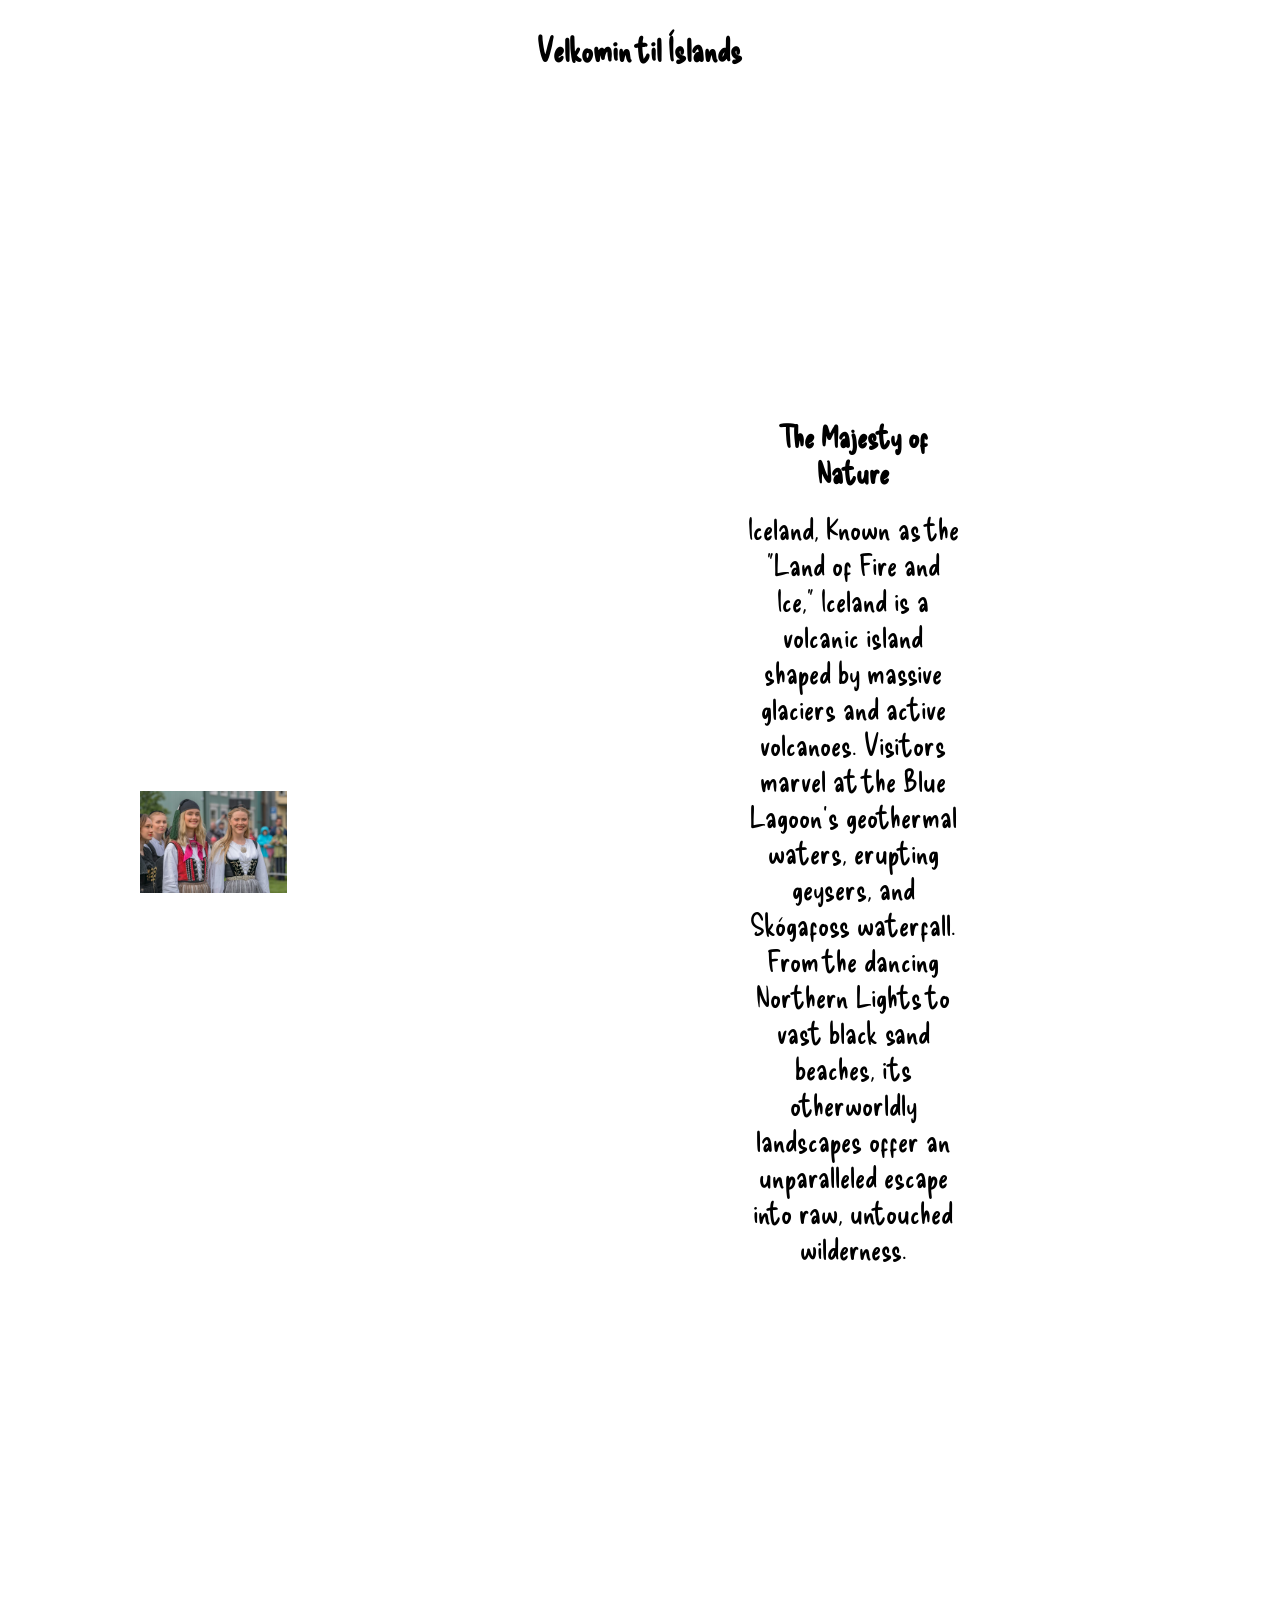
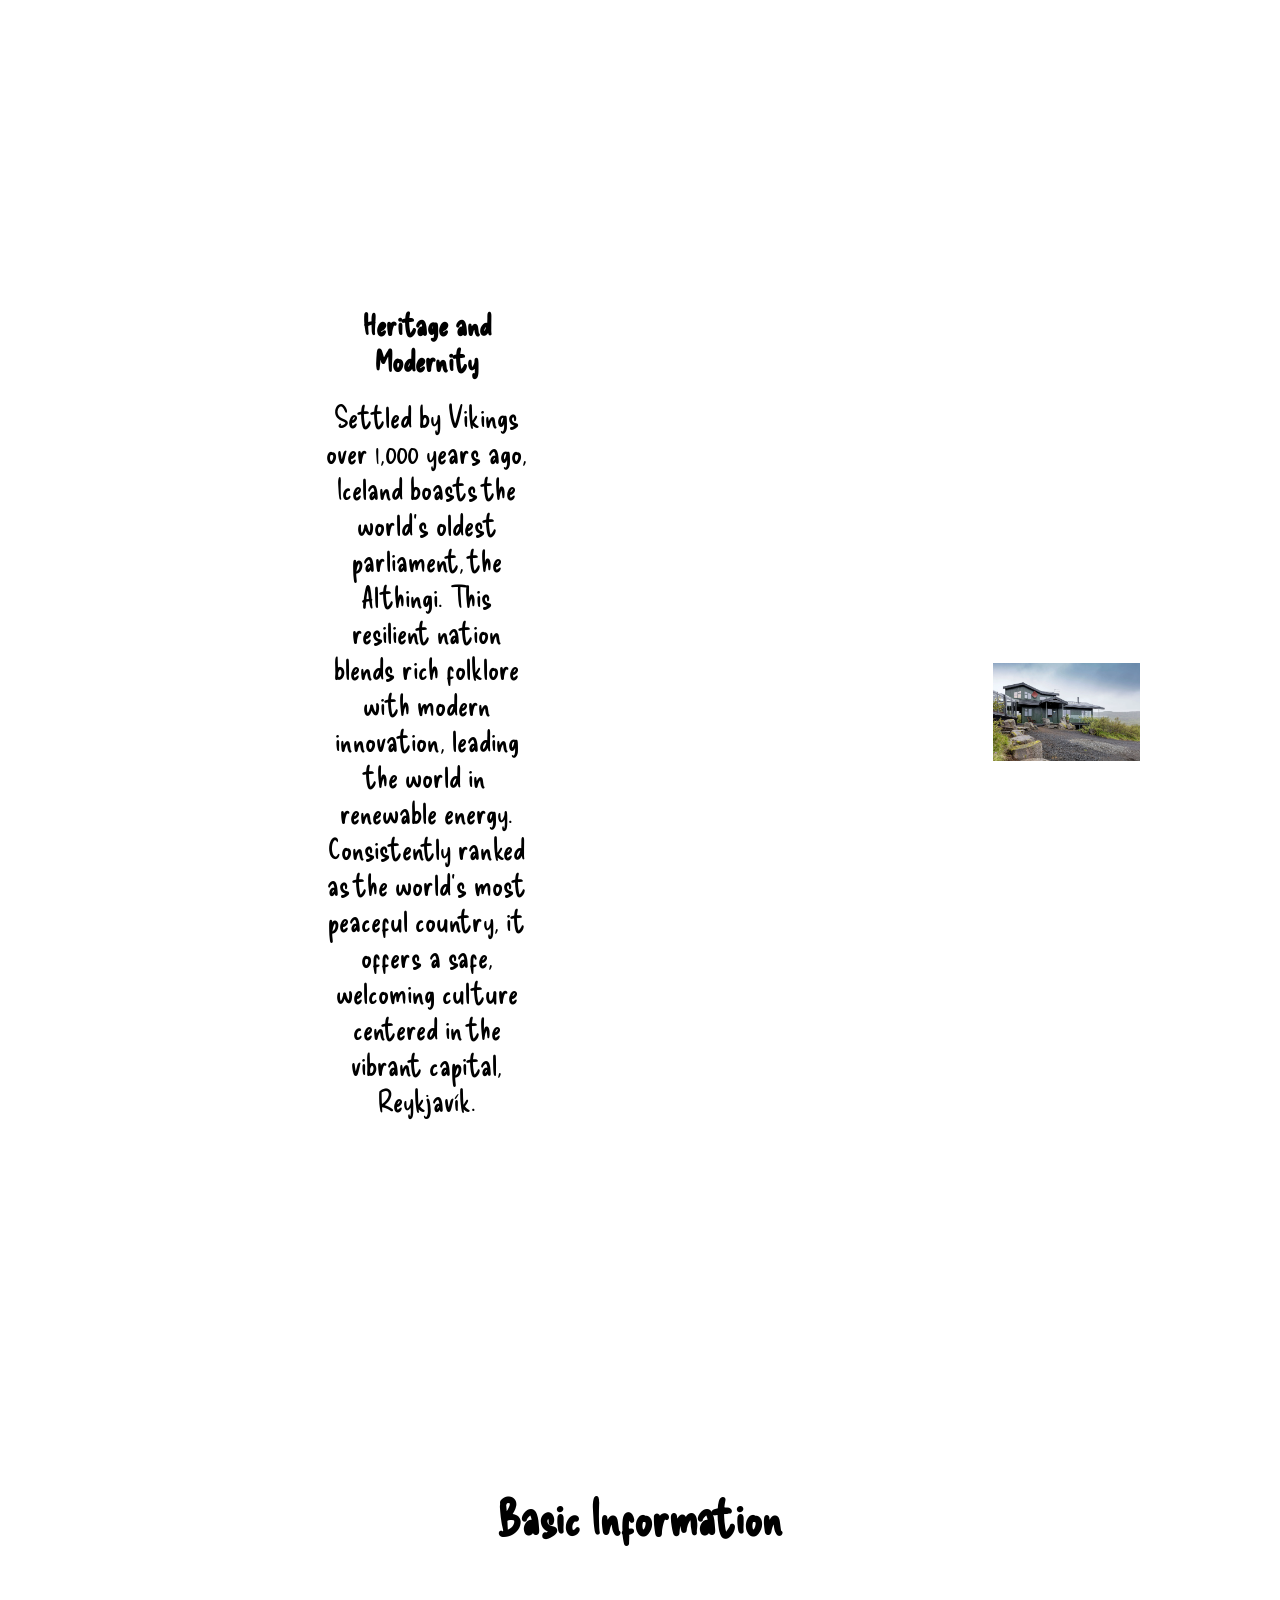
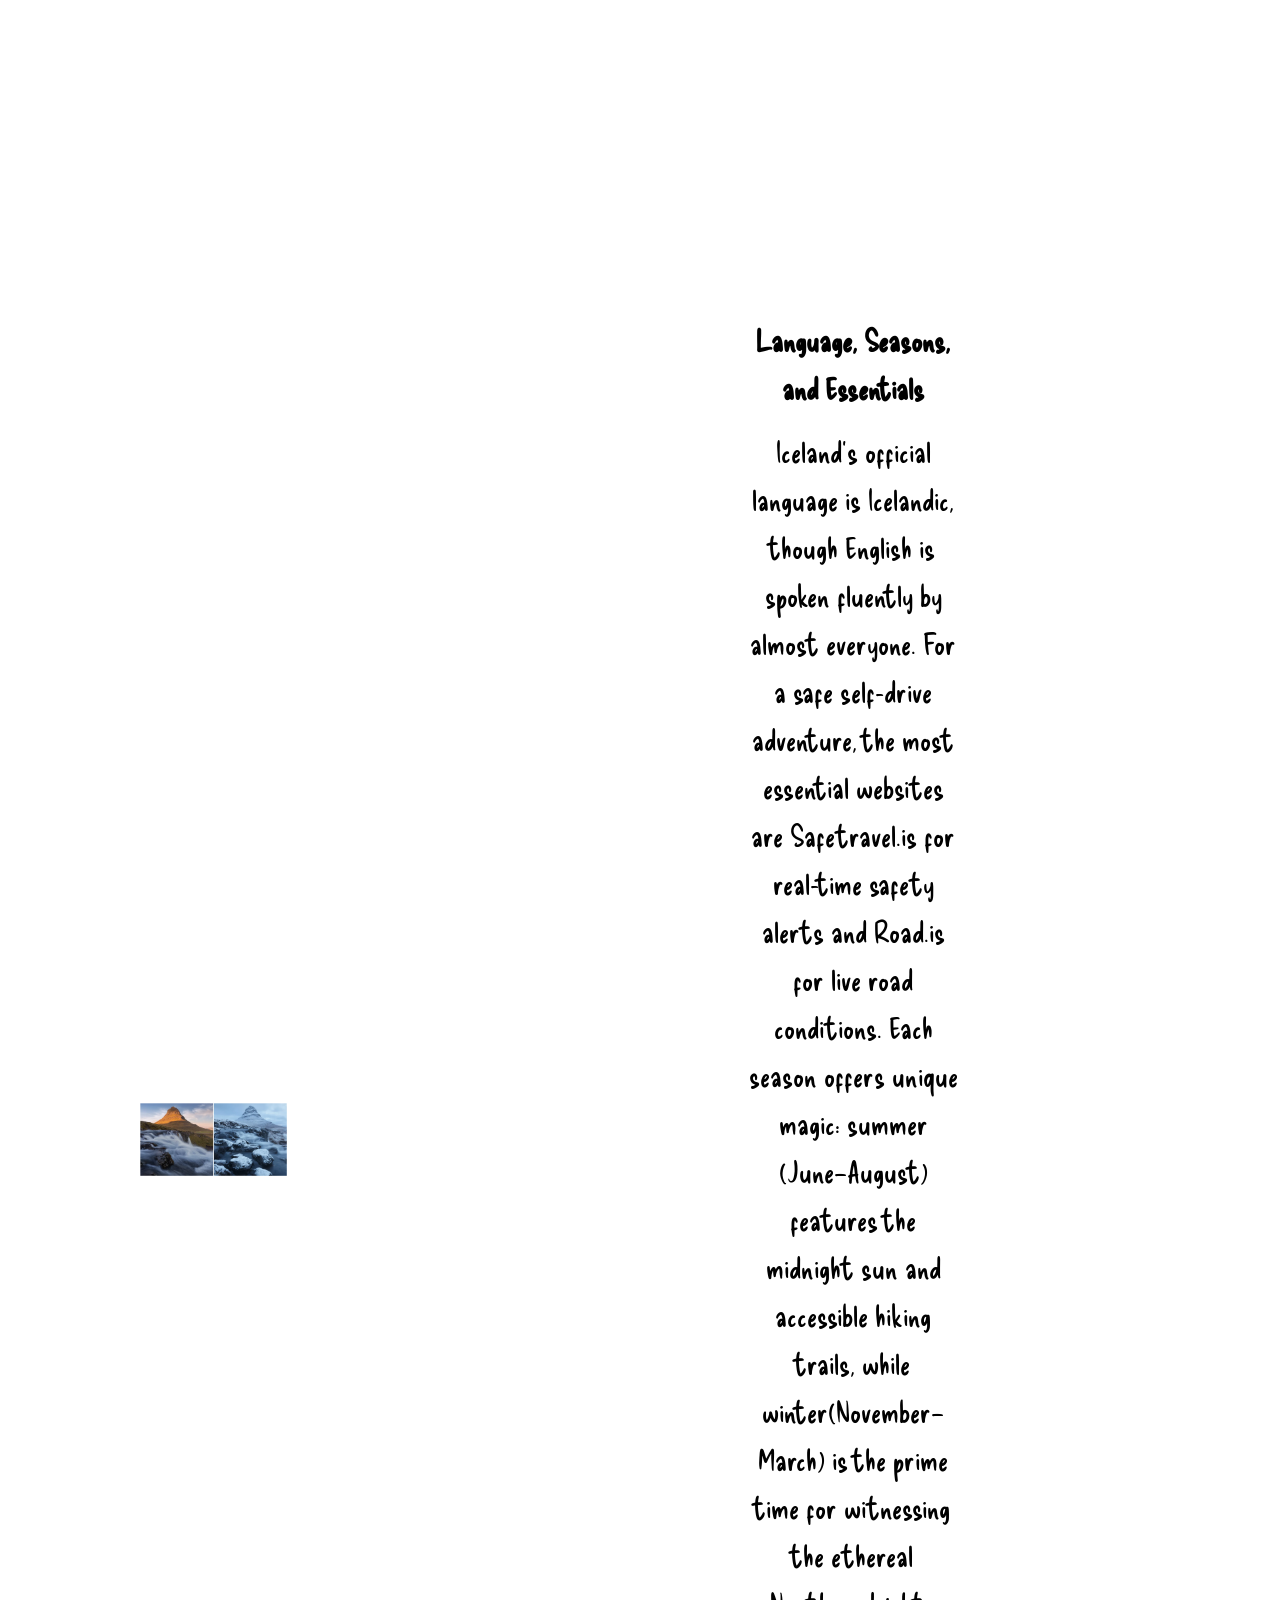
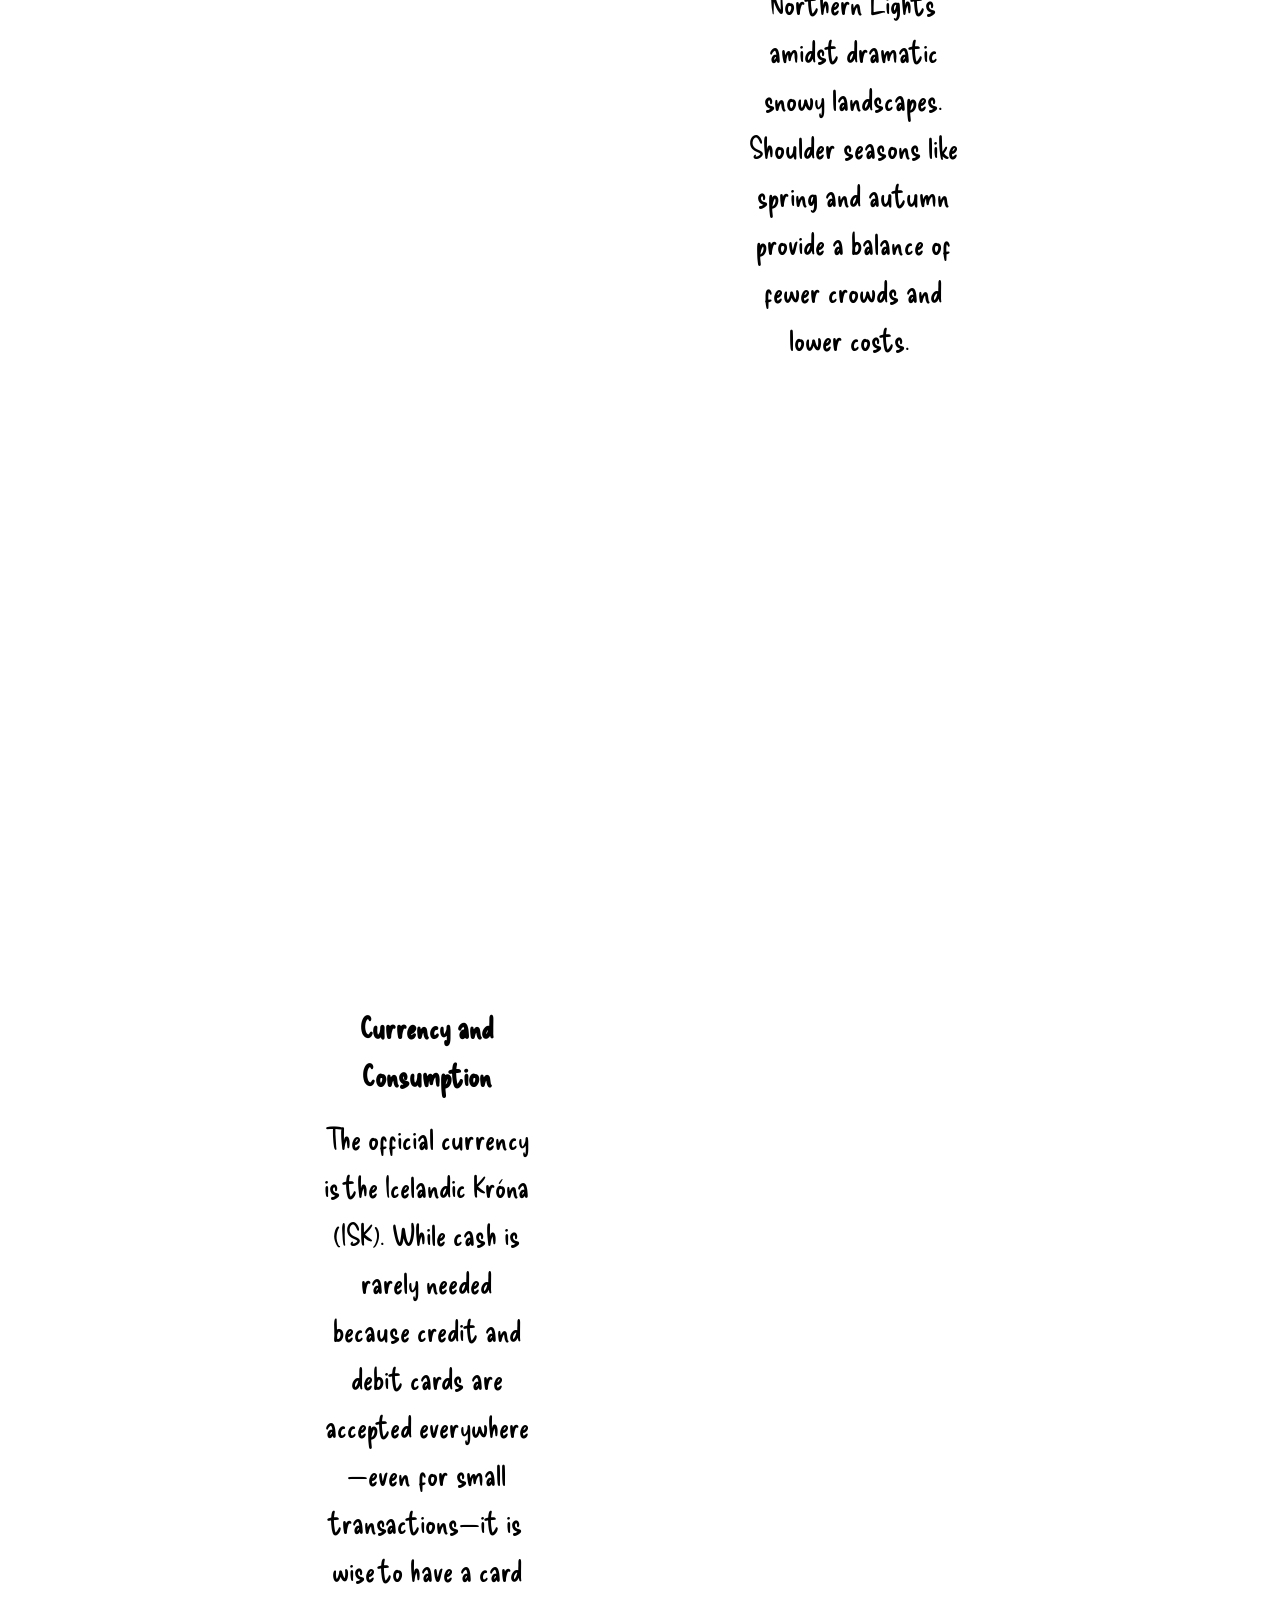
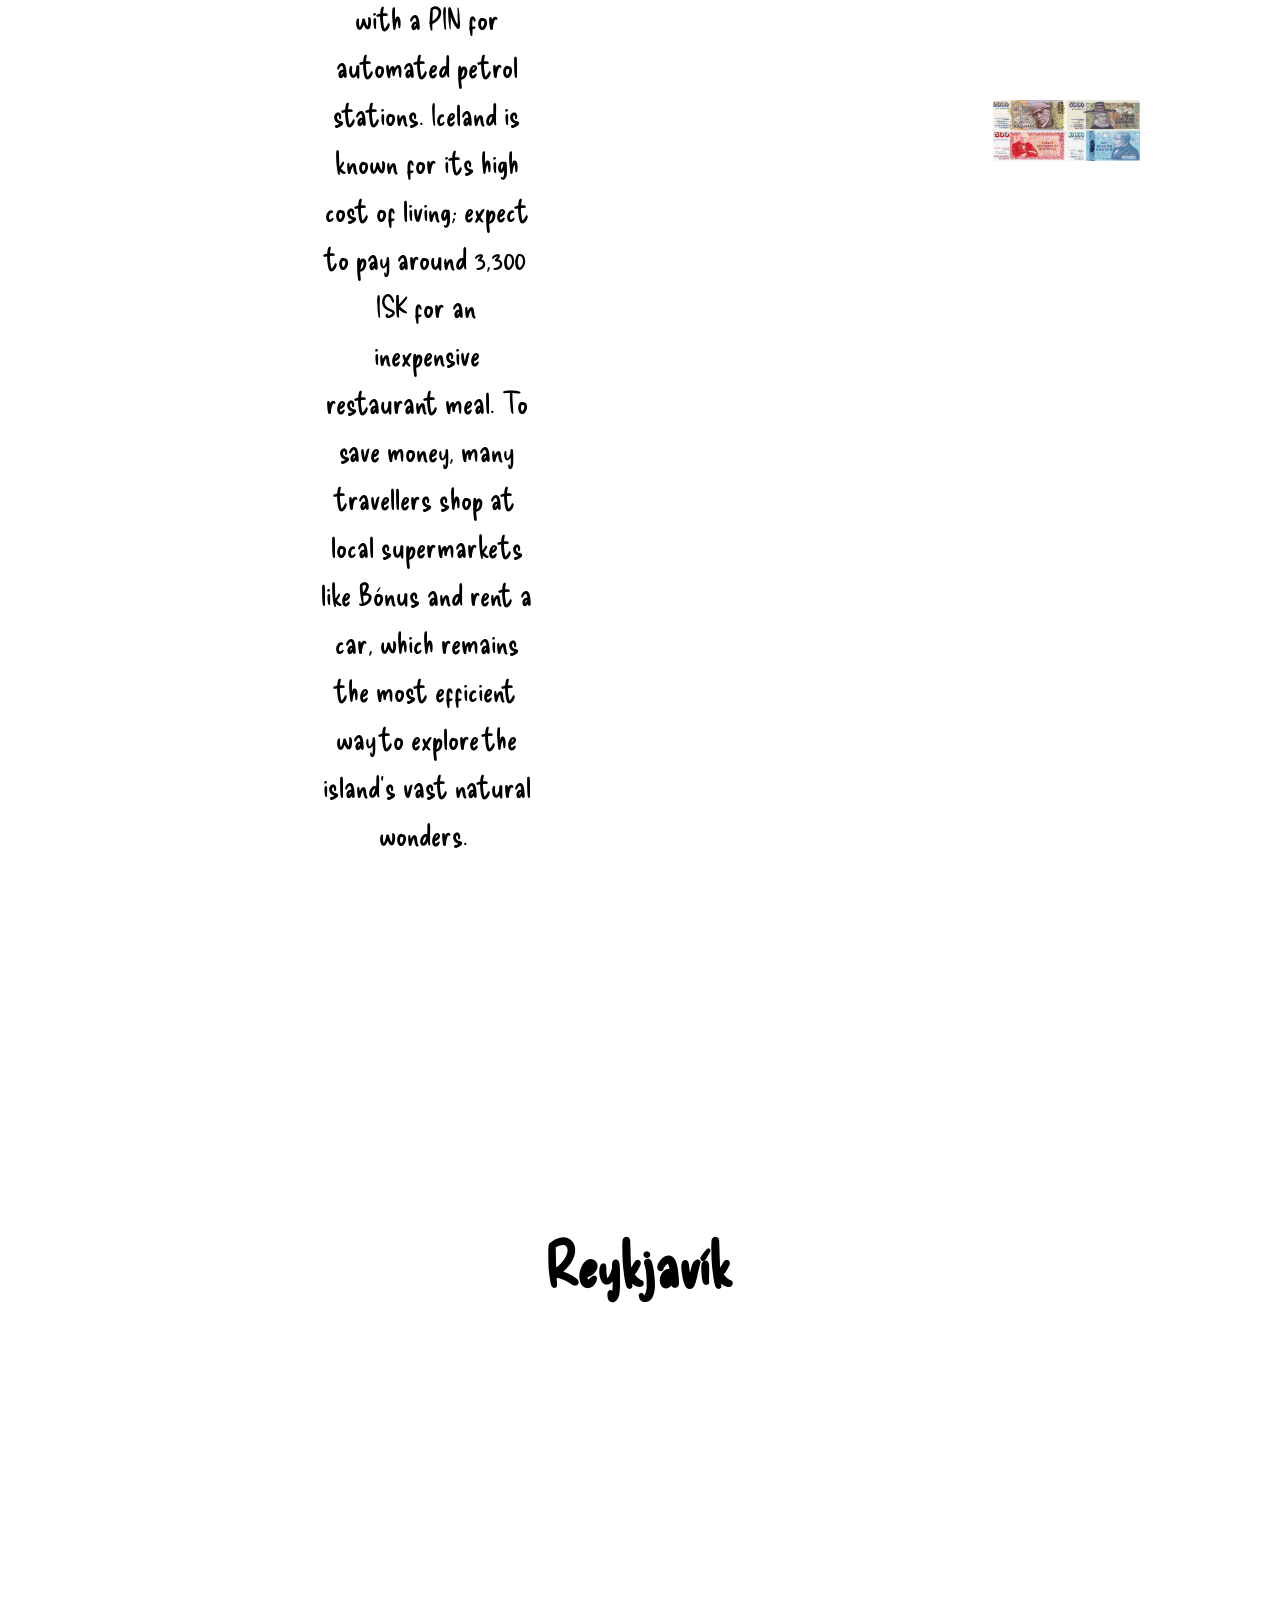
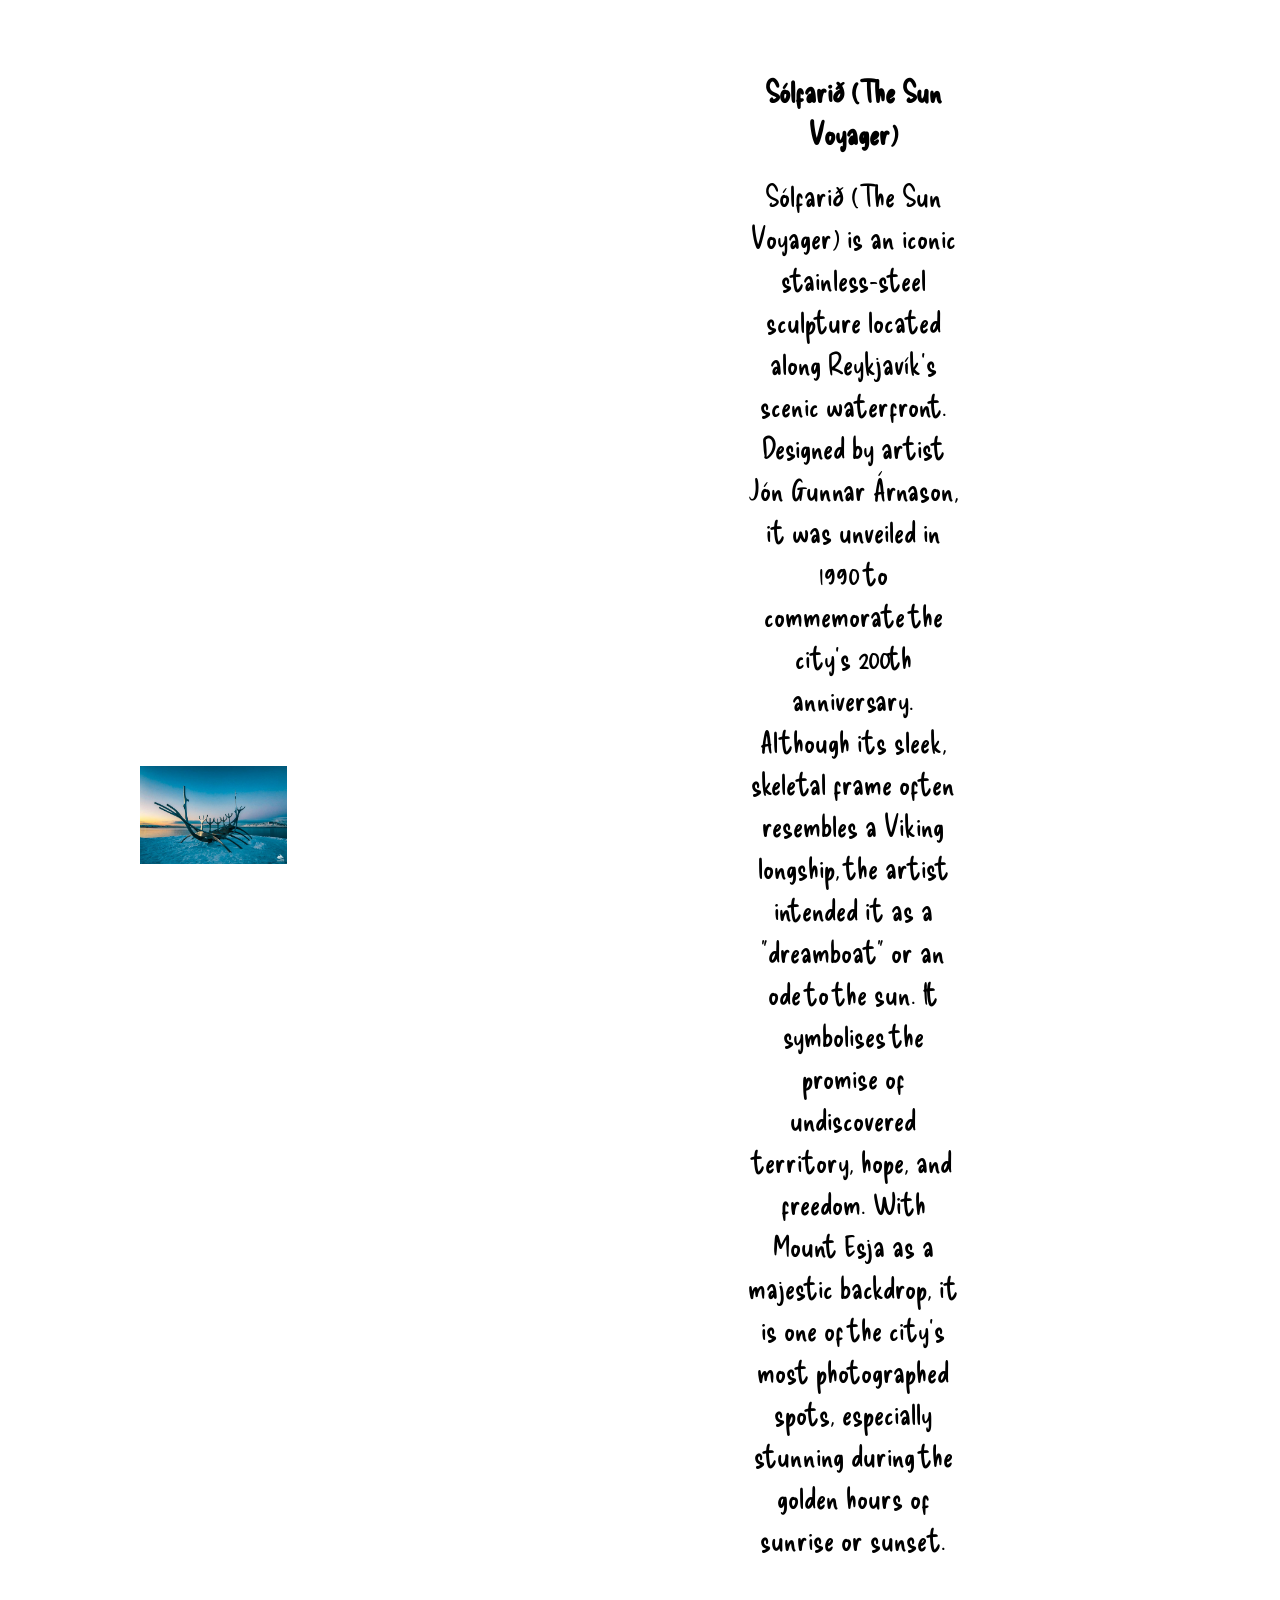
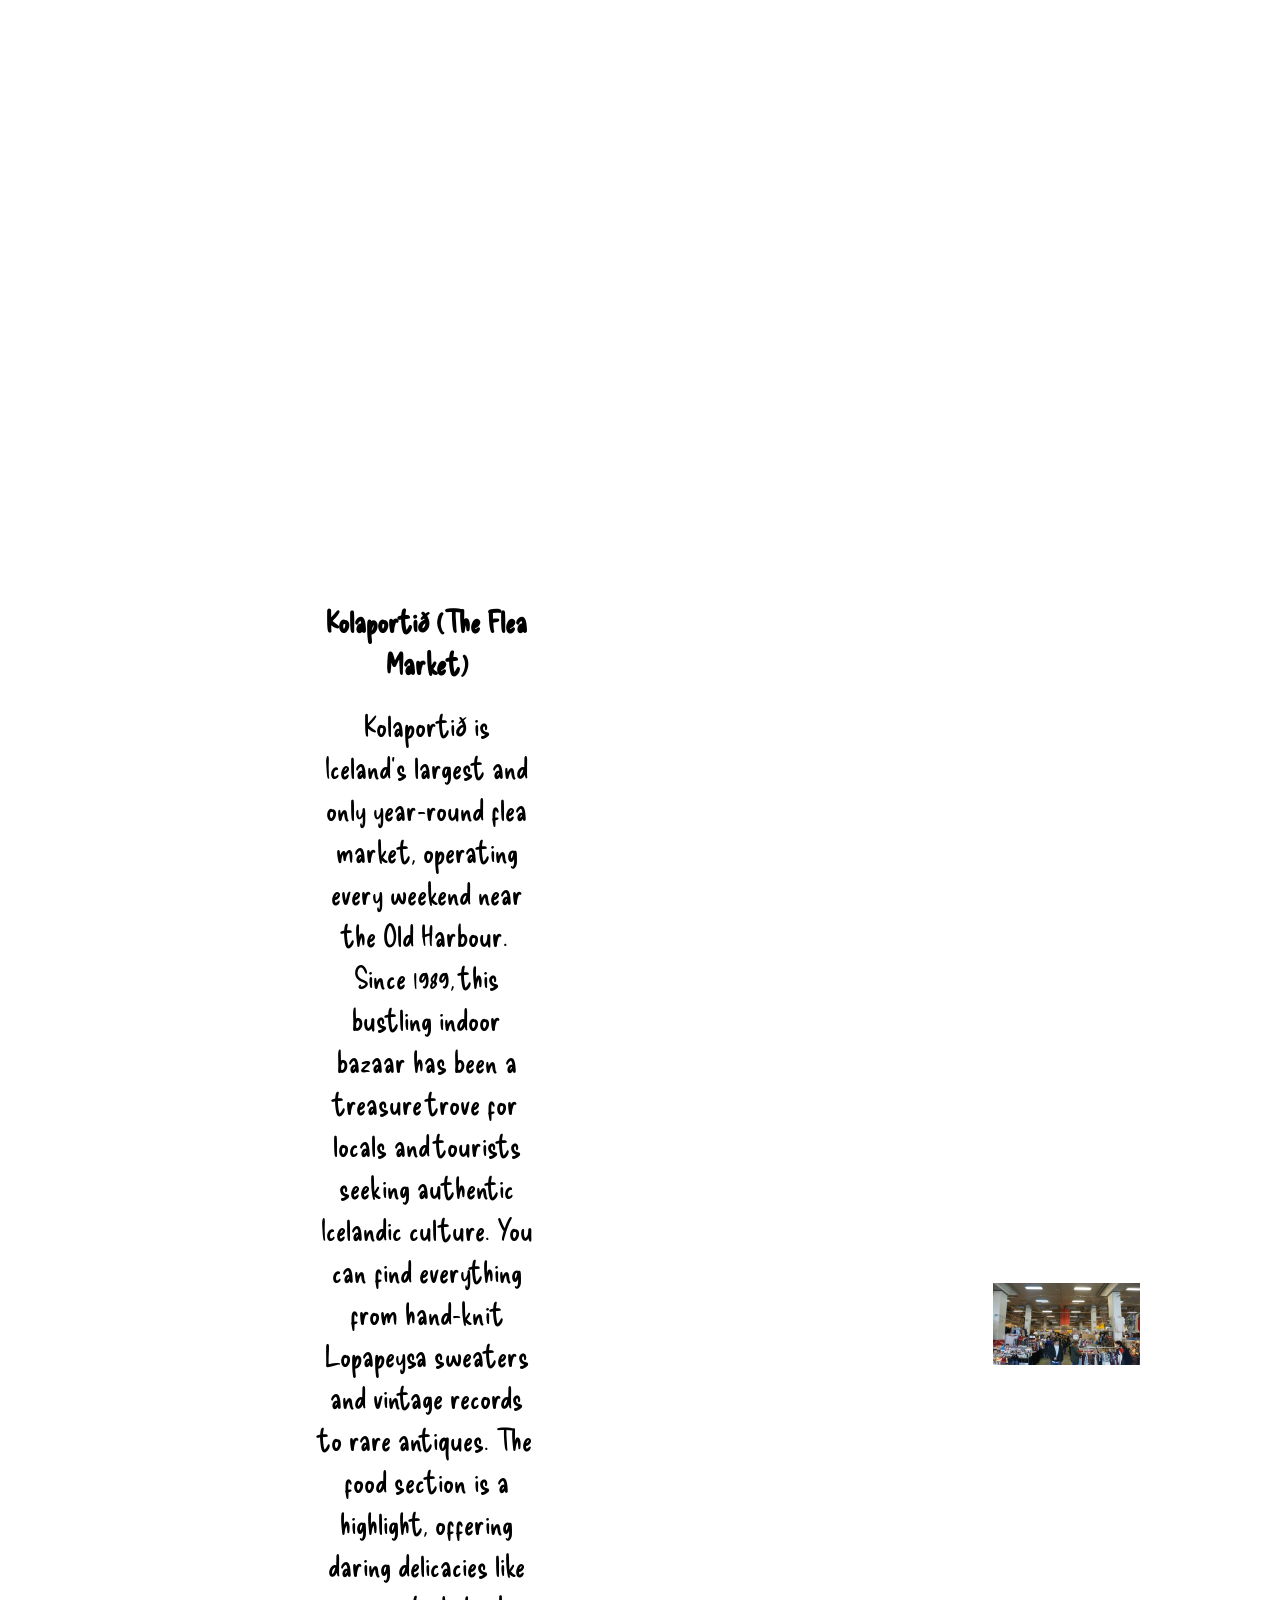
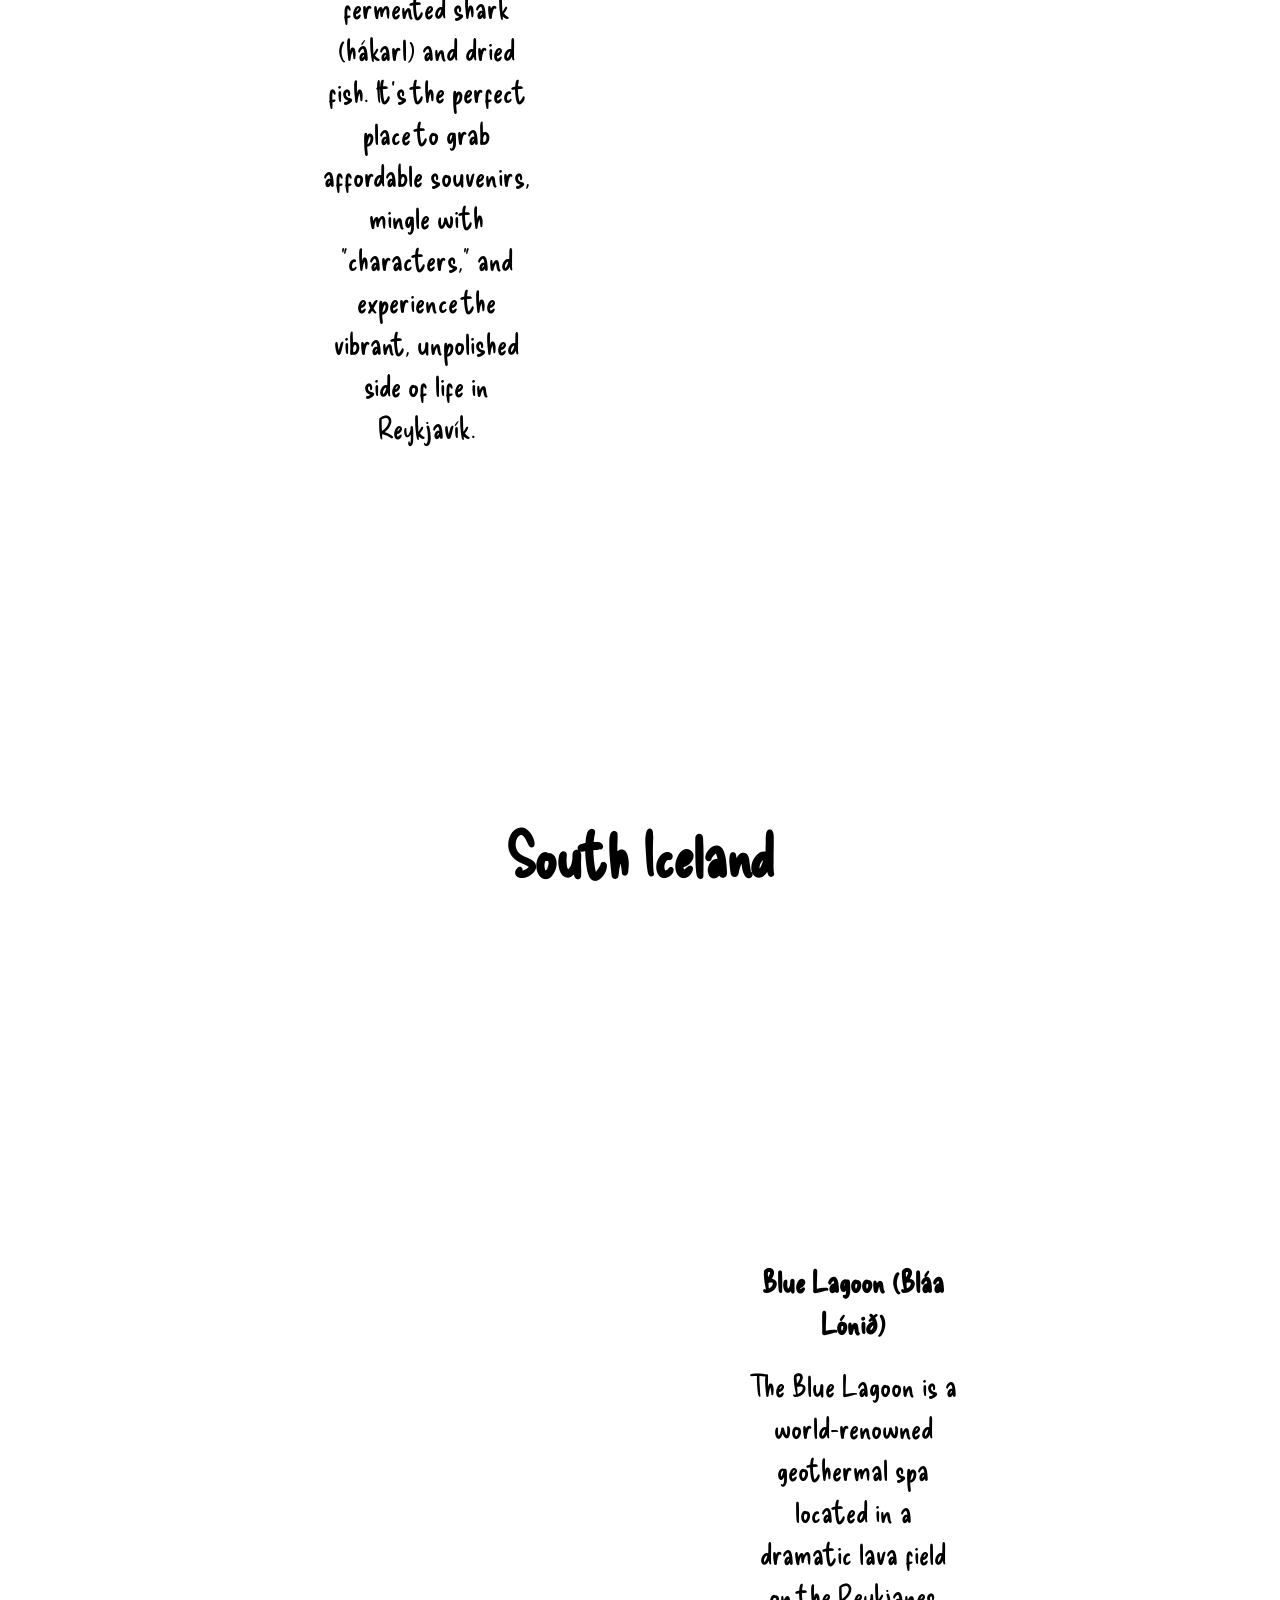
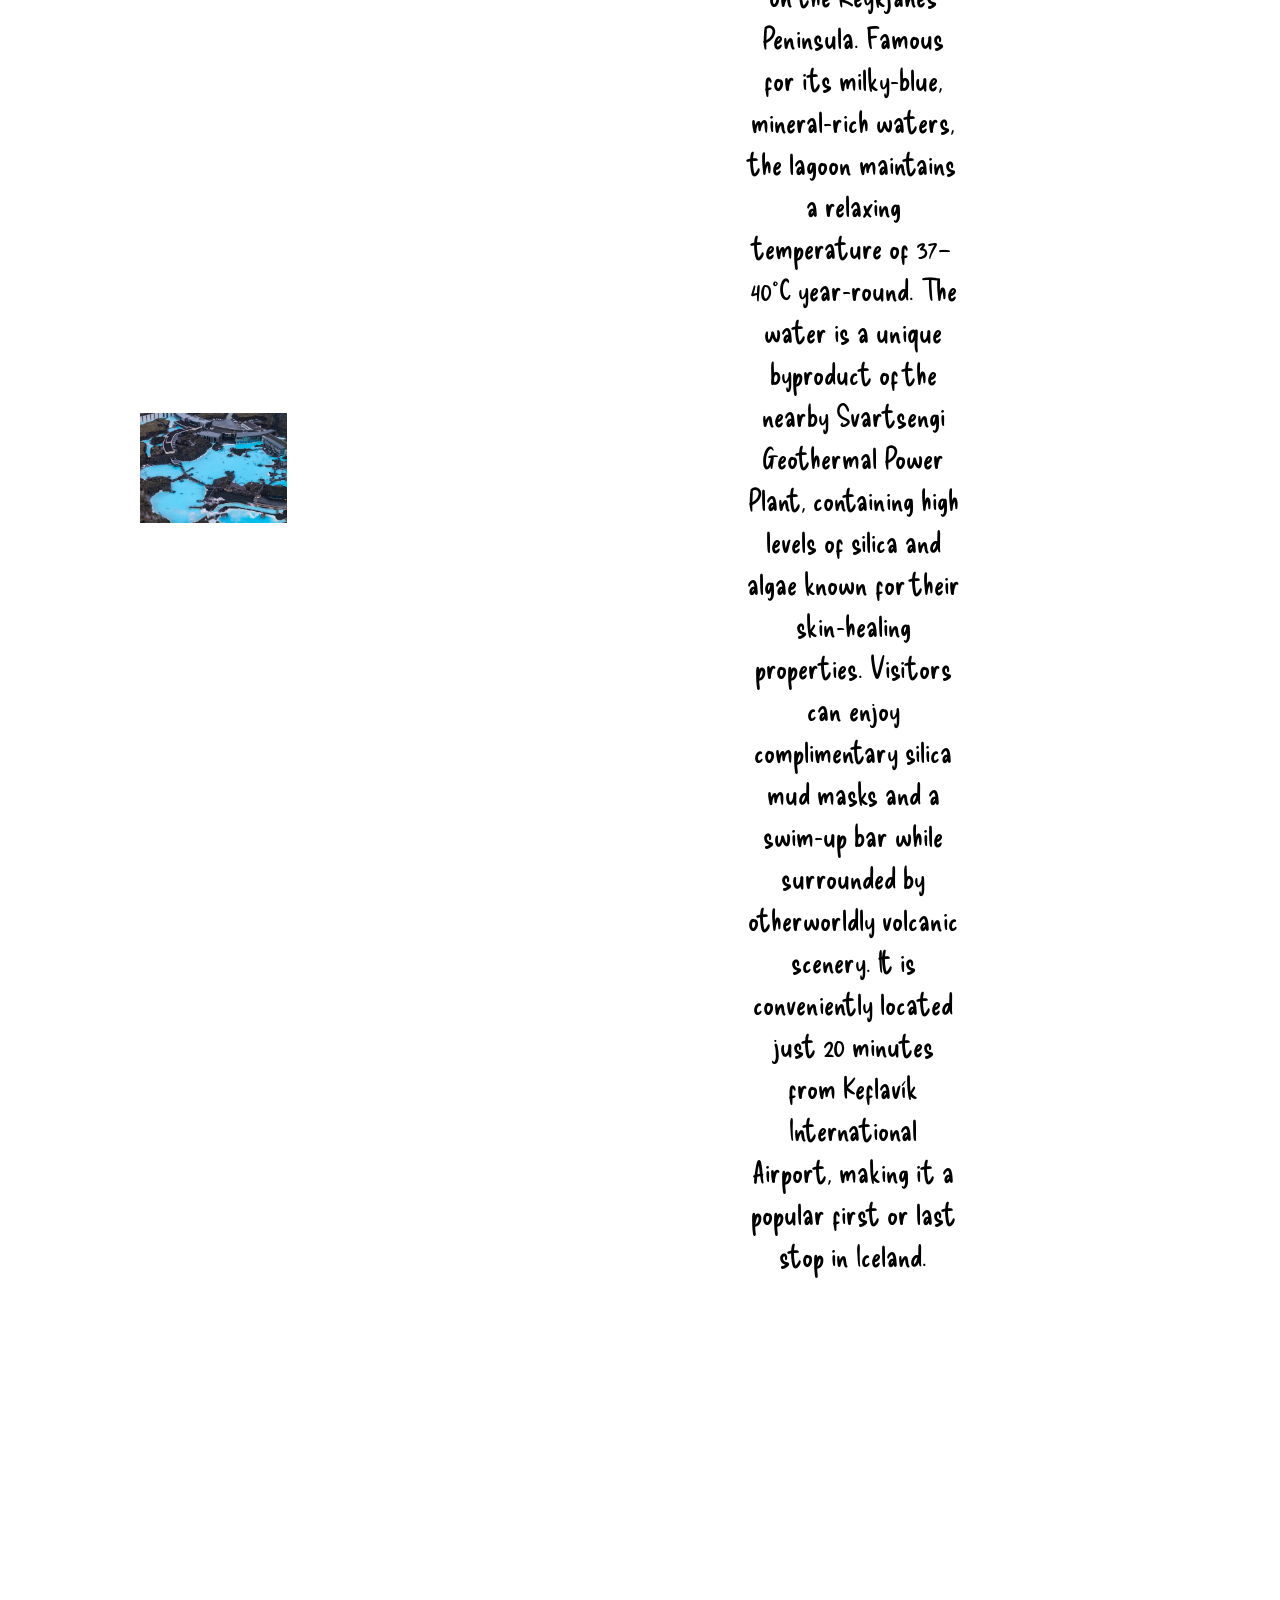
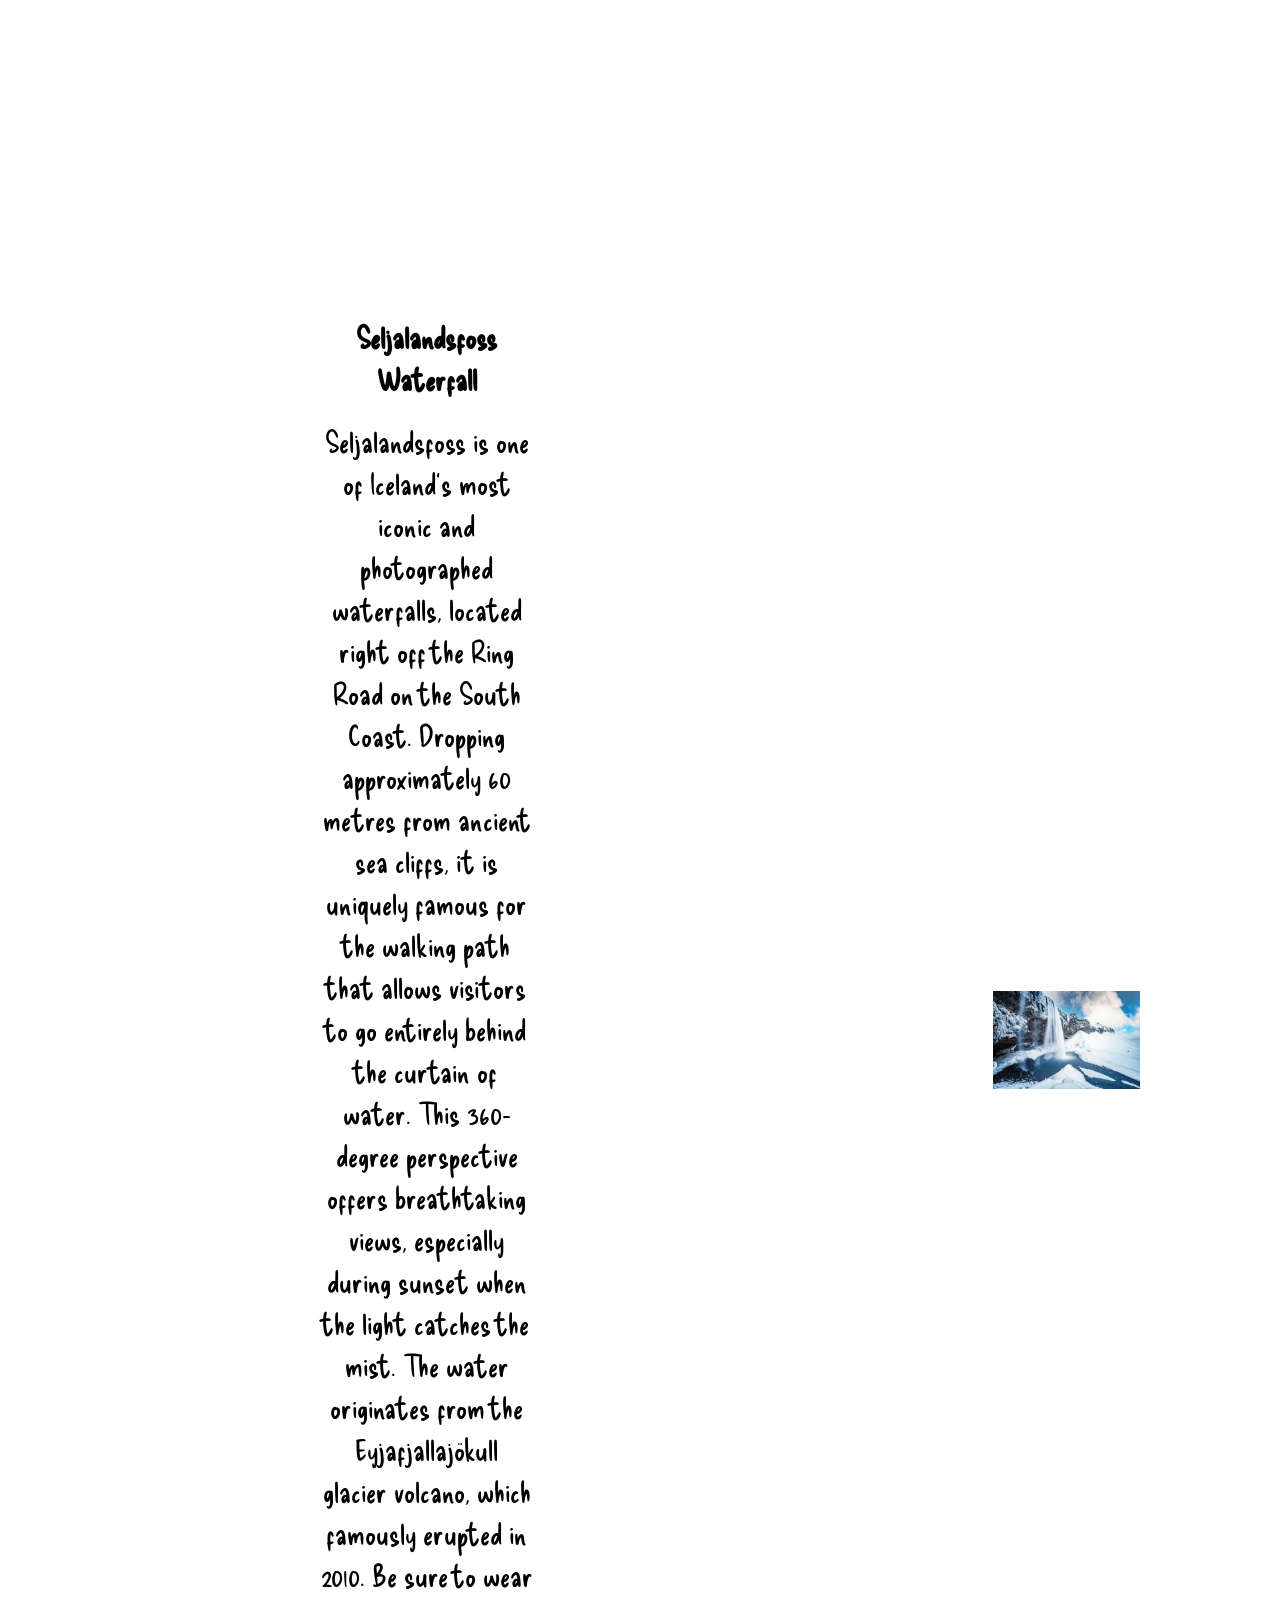
==== commit ac86200b: "fix image" ====
--- a/iceland.html
+++ b/iceland.html
@@ -24,7 +24,7 @@
       <div class="information">
         <div><h1 class="h1">Velkomin til Íslands</h1></div>
         <div class="inforimg">
-          <img src="./css/iceland/iceland1-1.avif" alt="" />
+          <img src="./css/Iceland/iceland1-1.avif" alt="" />
         </div>
         <div class="infortext">
           <h3>The Majesty of Nature</h3>
@@ -49,7 +49,7 @@
           </p>
         </div>
         <div class="inforimg1">
-          <img src="./css/iceland/iceland1-2.avif" alt="" />
+          <img src="./css/Iceland/iceland1-2.avif" alt="" />
         </div>
       </div>
       <!-- end of information -->
